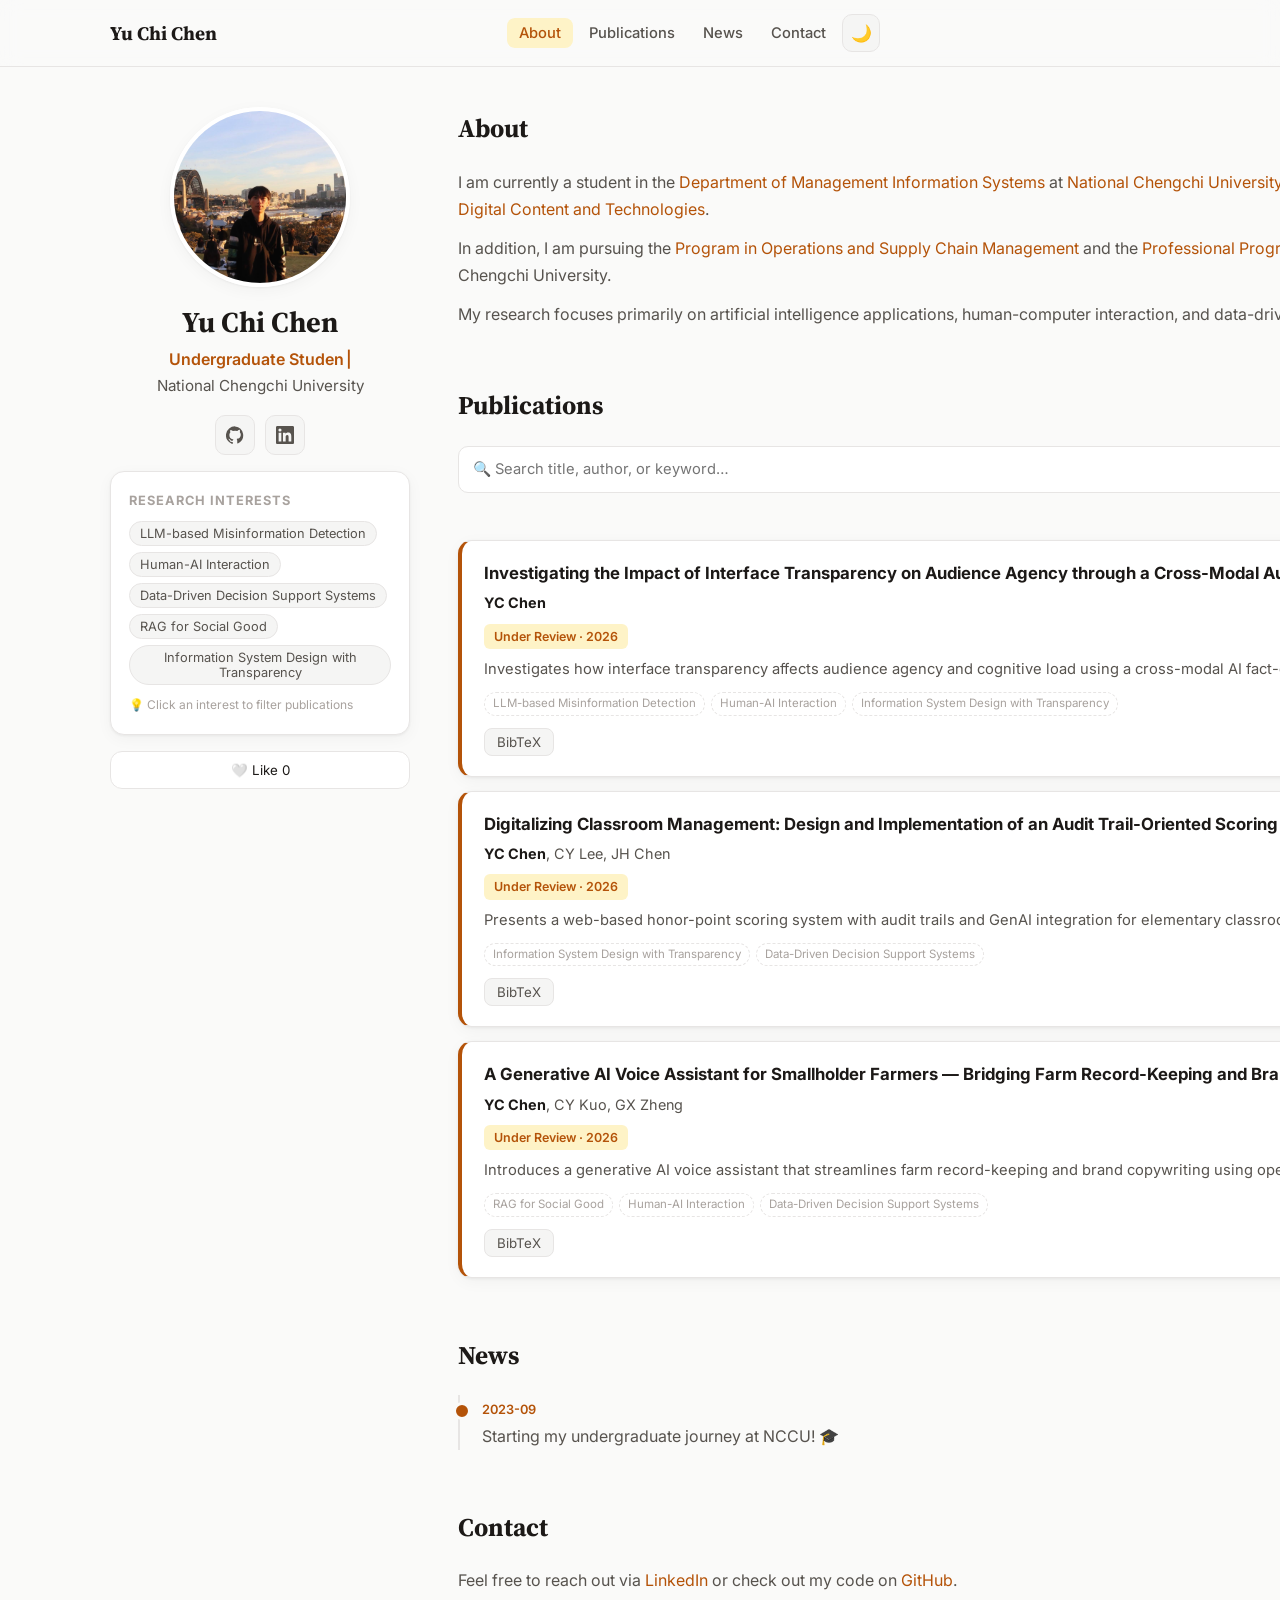
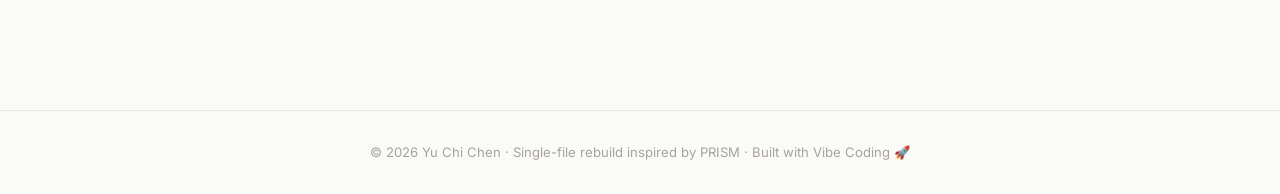
==== index.html @ a3d40a3f "first version of personal website" ====
<!DOCTYPE html>
<html lang="en">
<head>
<meta charset="UTF-8">
<meta name="viewport" content="width=device-width, initial-scale=1">
<title>Yu Chi Chen</title>
<meta name="description" content="Undergraduate student at National Chengchi University.">
<link rel="preconnect" href="https://fonts.googleapis.com">
<link href="https://fonts.googleapis.com/css2?family=Inter:wght@400;500;600;700&family=Source+Serif+4:wght@600;700&display=swap" rel="stylesheet">
<style>
  :root {
    --bg: #fafaf9;
    --card: #ffffff;
    --text: #1c1917;
    --muted: #57534e;
    --soft: #a8a29e;
    --border: #e7e5e4;
    --accent: #b45309;
    --accent-soft: #fef3c7;
    --chip: #f5f5f4;
    --shadow: 0 1px 3px rgba(0,0,0,.06), 0 4px 16px rgba(0,0,0,.04);
  }
  :root[data-theme="dark"] {
    --bg: #0c0a09;
    --card: #1c1917;
    --text: #f5f5f4;
    --muted: #d6d3d1;
    --soft: #78716c;
    --border: #292524;
    --accent: #f59e0b;
    --accent-soft: #451a03;
    --chip: #292524;
    --shadow: 0 1px 3px rgba(0,0,0,.4);
  }
  * { box-sizing: border-box; margin: 0; padding: 0; }
  html { scroll-behavior: smooth; }
  body {
    font-family: "Inter", system-ui, -apple-system, "Noto Sans TC", sans-serif;
    background: var(--bg);
    color: var(--text);
    line-height: 1.7;
    transition: background .3s, color .3s;
  }
  a { color: var(--accent); text-decoration: none; }
  a:hover { text-decoration: underline; }

  /* ---------- Nav ---------- */
  header {
    position: sticky; top: 0; z-index: 50;
    background: color-mix(in srgb, var(--bg) 85%, transparent);
    backdrop-filter: blur(10px);
    border-bottom: 1px solid var(--border);
  }
  .nav {
    max-width: 1100px; margin: 0 auto; padding: 14px 20px;
    display: flex; align-items: center; justify-content: space-between; gap: 16px;
  }
  .brand { font-family: "Source Serif 4", serif; font-weight: 700; font-size: 1.2rem; color: var(--text); }
  .brand:hover { text-decoration: none; color: var(--accent); }
  .nav-links { display: flex; gap: 4px; list-style: none; align-items: center; }
  .nav-links a {
    color: var(--muted); font-size: .92rem; font-weight: 500;
    padding: 6px 12px; border-radius: 8px; transition: .2s;
  }
  .nav-links a:hover, .nav-links a.active { color: var(--accent); background: var(--accent-soft); text-decoration: none; }
  .icon-btn {
    background: var(--chip); border: 1px solid var(--border); color: var(--text);
    width: 38px; height: 38px; border-radius: 10px; cursor: pointer;
    display: grid; place-items: center; font-size: 1.05rem; transition: .2s;
  }
  .icon-btn:hover { border-color: var(--accent); transform: rotate(-10deg); }
  .menu-btn { display: none; }

  /* ---------- Layout ---------- */
  main {
    max-width: 1100px; margin: 0 auto; padding: 40px 20px 60px;
    display: grid; grid-template-columns: 300px 1fr; gap: 48px;
  }
  aside { position: sticky; top: 90px; align-self: start; text-align: center; }
  .avatar {
    width: 180px; height: 180px; border-radius: 50%; object-fit: cover;
    border: 4px solid var(--card); box-shadow: var(--shadow); margin: 0 auto 18px;
    display: block; cursor: pointer; transition: transform .4s;
  }
  .avatar:hover { transform: scale(1.04) rotate(2deg); }
  .avatar-fallback {
    width: 180px; height: 180px; border-radius: 50%; margin: 0 auto 18px;
    background: var(--accent); color: #fff; font-size: 3.5rem; font-weight: 700;
    display: grid; place-items: center; cursor: pointer;
  }
  aside h1 { font-family: "Source Serif 4", serif; font-size: 1.8rem; line-height: 1.2; }
  .typed { color: var(--accent); font-weight: 600; min-height: 1.7em; margin-top: 6px; }
  .typed::after { content: "|"; animation: blink 1s steps(1) infinite; margin-left: 2px; }
  @keyframes blink { 50% { opacity: 0; } }
  .affil { color: var(--muted); font-size: .95rem; }
  .socials { display: flex; justify-content: center; gap: 10px; margin: 16px 0; }
  .socials a {
    width: 40px; height: 40px; border-radius: 10px; display: grid; place-items: center;
    background: var(--chip); border: 1px solid var(--border); color: var(--muted); transition: .2s;
  }
  .socials a:hover { color: var(--accent); border-color: var(--accent); transform: translateY(-2px); }
  .socials svg { width: 18px; height: 18px; fill: currentColor; }

  .side-card {
    background: var(--card); border: 1px solid var(--border); border-radius: 14px;
    padding: 18px; text-align: left; box-shadow: var(--shadow); margin-top: 8px;
  }
  .side-card h3 { font-size: .8rem; text-transform: uppercase; letter-spacing: .08em; color: var(--soft); margin-bottom: 10px; }
  .side-card .hint { font-size: .75rem; color: var(--soft); margin-top: 10px; }
  .chips { display: flex; flex-wrap: wrap; gap: 6px; }
  .chip {
    background: var(--chip); border: 1px solid var(--border); color: var(--muted);
    font-size: .8rem; padding: 4px 10px; border-radius: 999px; cursor: pointer;
    font-family: inherit; transition: .2s;
  }
  .chip:hover { border-color: var(--accent); color: var(--accent); }
  .chip.on { background: var(--accent); color: #fff; border-color: var(--accent); }

  .like-btn {
    margin-top: 16px; width: 100%; padding: 10px; border-radius: 12px; cursor: pointer;
    border: 1px solid var(--border); background: var(--card); color: var(--text);
    font: 600 .95rem inherit; font-family: inherit; position: relative; transition: .2s;
  }
  .like-btn:hover { border-color: #e11d48; }
  .like-btn.liked { background: #fff1f2; border-color: #e11d48; color: #e11d48; }
  :root[data-theme="dark"] .like-btn.liked { background: #4c0519; }
  .heart-pop {
    position: fixed; pointer-events: none; font-size: 1.2rem; z-index: 999;
    animation: floatUp 1s ease-out forwards;
  }
  @keyframes floatUp { to { transform: translate(var(--dx), -90px) scale(1.4); opacity: 0; } }

  /* ---------- Sections ---------- */
  section { margin-bottom: 56px; scroll-margin-top: 90px; }
  section h2 {
    font-family: "Source Serif 4", serif; font-size: 1.6rem; margin-bottom: 18px;
    display: flex; align-items: center; justify-content: space-between; gap: 12px;
  }
  .about p { color: var(--muted); margin-bottom: 12px; }
  .reveal { opacity: 0; transform: translateY(20px); transition: .7s ease; }
  .reveal.show { opacity: 1; transform: none; }

  .pub-tools { display: flex; gap: 10px; flex-wrap: wrap; margin-bottom: 16px; }
  .search {
    flex: 1; min-width: 200px; padding: 10px 14px; border-radius: 10px;
    border: 1px solid var(--border); background: var(--card); color: var(--text); font: inherit; font-size: .92rem;
  }
  .search:focus { outline: 2px solid var(--accent); outline-offset: 1px; }
  .filter-status { font-size: .85rem; color: var(--soft); margin-bottom: 12px; min-height: 1.4em; }
  .filter-status button { background: none; border: none; color: var(--accent); cursor: pointer; font: inherit; text-decoration: underline; }

  .pub {
    background: var(--card); border: 1px solid var(--border); border-radius: 14px;
    padding: 20px 22px; margin-bottom: 14px; box-shadow: var(--shadow);
    transition: transform .25s, border-color .25s, opacity .3s;
    border-left: 4px solid var(--accent);
  }
  .pub:hover { transform: translateY(-3px); }
  .pub.hidden { display: none; }
  .pub h3 { font-size: 1.05rem; line-height: 1.45; margin-bottom: 6px; }
  .pub .authors { color: var(--muted); font-size: .9rem; }
  .pub .authors b { color: var(--text); }
  .pub .venue { display: inline-block; font-size: .78rem; font-weight: 600; margin: 8px 0; padding: 2px 10px; border-radius: 6px; background: var(--accent-soft); color: var(--accent); }
  .pub .desc { color: var(--muted); font-size: .92rem; }
  .pub .tags { display: flex; flex-wrap: wrap; gap: 6px; margin-top: 10px; }
  .pub .tags span { font-size: .72rem; color: var(--soft); border: 1px dashed var(--border); padding: 1px 8px; border-radius: 999px; }
  .pub-actions { display: flex; gap: 8px; margin-top: 12px; }
  .pub-actions button {
    font: 500 .8rem inherit; font-family: inherit; padding: 5px 12px; border-radius: 8px; cursor: pointer;
    background: var(--chip); color: var(--muted); border: 1px solid var(--border); transition: .2s;
  }
  .pub-actions button:hover, .pub-actions button.open { color: var(--accent); border-color: var(--accent); }
  .bib {
    max-height: 0; overflow: hidden; transition: max-height .35s ease;
  }
  .bib.open { max-height: 400px; }
  .bib pre {
    margin-top: 12px; background: var(--chip); border: 1px solid var(--border); border-radius: 10px;
    padding: 14px; font-size: .78rem; overflow-x: auto; position: relative; color: var(--text);
  }
  .copy-btn {
    position: absolute; top: 8px; right: 8px; font: 500 .72rem inherit; font-family: inherit;
    padding: 3px 9px; border-radius: 6px; border: 1px solid var(--border);
    background: var(--card); color: var(--muted); cursor: pointer;
  }
  .empty { text-align: center; color: var(--soft); padding: 30px; border: 1px dashed var(--border); border-radius: 14px; display: none; }

  .timeline { border-left: 2px solid var(--border); padding-left: 22px; }
  .news-item { position: relative; margin-bottom: 18px; }
  .news-item::before {
    content: ""; position: absolute; left: -29px; top: 7px; width: 12px; height: 12px;
    border-radius: 50%; background: var(--accent); border: 3px solid var(--bg);
  }
  .news-item time { font-size: .8rem; font-weight: 600; color: var(--accent); }
  .news-item p { color: var(--muted); }

  footer { text-align: center; color: var(--soft); font-size: .82rem; padding: 30px 20px; border-top: 1px solid var(--border); }

  .to-top {
    position: fixed; right: 20px; bottom: 20px; opacity: 0; pointer-events: none; transition: .3s;
  }
  .to-top.show { opacity: 1; pointer-events: auto; }

  .toast {
    position: fixed; left: 50%; bottom: 30px; transform: translate(-50%, 80px);
    background: var(--text); color: var(--bg); padding: 10px 18px; border-radius: 10px;
    font-size: .9rem; transition: .35s; z-index: 200; opacity: 0;
  }
  .toast.show { transform: translate(-50%, 0); opacity: 1; }

  .confetti { position: fixed; top: -10px; width: 8px; height: 14px; z-index: 300; pointer-events: none; animation: fall linear forwards; }
  @keyframes fall { to { transform: translateY(105vh) rotate(720deg); } }

  /* ---------- Mobile ---------- */
  @media (max-width: 860px) {
    main { grid-template-columns: 1fr; gap: 32px; padding-top: 28px; }
    aside { position: static; }
    .menu-btn { display: grid; }
    .nav-links {
      position: absolute; top: 100%; left: 0; right: 0; flex-direction: column; align-items: stretch;
      background: var(--bg); border-bottom: 1px solid var(--border); padding: 8px 16px 14px;
      display: none;
    }
    .nav-links.open { display: flex; }
    .nav-links .theme-li { display: none; }
  }
</style>
</head>
<body>

<header>
  <nav class="nav">
    <a class="brand" href="#about">Yu Chi Chen</a>
    <ul class="nav-links" id="navLinks">
      <li><a href="#about">About</a></li>
      <li><a href="#publications">Publications</a></li>
      <li><a href="#news">News</a></li>
      <li><a href="#contact">Contact</a></li>
      <li class="theme-li"><button class="icon-btn" id="themeBtn" title="Toggle dark mode" aria-label="Toggle dark mode">🌙</button></li>
    </ul>
    <div style="display:flex;gap:8px">
      <button class="icon-btn menu-btn" id="themeBtnMobile" aria-label="Toggle dark mode">🌙</button>
      <button class="icon-btn menu-btn" id="menuBtn" aria-label="Open menu">☰</button>
    </div>
  </nav>
</header>

<main>
  <!-- ===== Profile sidebar ===== -->
  <aside>
    <img class="avatar" id="avatar" src="bio.jpg" alt="Yu Chi Chen"
         onerror="if(!this.dataset.tried){this.dataset.tried=1;this.src='https://ycchenn.github.io/bio.jpg';}else{this.outerHTML='<div class=&quot;avatar-fallback&quot; id=&quot;avatar&quot;>YC</div>';}">
    <h1>Yu Chi Chen</h1>
    <div class="typed" id="typed"></div>
    <div class="affil">National Chengchi University</div>

    <div class="socials">
      <a href="https://github.com/ycchenn" target="_blank" rel="noopener" title="GitHub">
        <svg viewBox="0 0 24 24"><path d="M12 .5a12 12 0 0 0-3.8 23.4c.6.1.8-.3.8-.6v-2.1c-3.3.7-4-1.6-4-1.6-.6-1.4-1.4-1.8-1.4-1.8-1.1-.7.1-.7.1-.7 1.2.1 1.9 1.3 1.9 1.3 1.1 1.9 2.9 1.3 3.6 1 .1-.8.4-1.3.8-1.6-2.7-.3-5.5-1.3-5.5-6 0-1.3.5-2.4 1.3-3.2-.1-.3-.6-1.5.1-3.2 0 0 1-.3 3.3 1.2a11.5 11.5 0 0 1 6 0C17.3 4.6 18.3 5 18.3 5c.7 1.7.2 2.9.1 3.2.8.8 1.3 1.9 1.3 3.2 0 4.6-2.8 5.6-5.5 5.9.4.4.8 1.1.8 2.2v3.3c0 .3.2.7.8.6A12 12 0 0 0 12 .5Z"/></svg>
      </a>
      <a href="https://www.linkedin.com/in/yuchichen2005/" target="_blank" rel="noopener" title="LinkedIn">
        <svg viewBox="0 0 24 24"><path d="M20.4 20.5h-3.6v-5.6c0-1.3 0-3-1.8-3s-2.1 1.4-2.1 2.9v5.7H9.3V9h3.4v1.6c.5-.9 1.6-1.8 3.4-1.8 3.6 0 4.3 2.4 4.3 5.5v6.2ZM5.3 7.4a2.1 2.1 0 1 1 0-4.2 2.1 2.1 0 0 1 0 4.2ZM7.1 20.5H3.5V9h3.6v11.5ZM22.2 0H1.8C.8 0 0 .8 0 1.7v20.6c0 .9.8 1.7 1.8 1.7h20.4c1 0 1.8-.8 1.8-1.7V1.7C24 .8 23.2 0 22.2 0Z"/></svg>
      </a>
    </div>

    <div class="side-card">
      <h3>Research Interests</h3>
      <div class="chips" id="interestChips"></div>
      <p class="hint">💡 Click an interest to filter publications</p>
    </div>

    <button class="like-btn" id="likeBtn">🤍 Like <span id="likeCount">0</span></button>
  </aside>

  <!-- ===== Content ===== -->
  <div>
    <section id="about" class="about reveal">
      <h2>About</h2>
      <p>I am currently a student in the <a href="https://mis2.nccu.edu.tw/" target="_blank" rel="noopener">Department of Management Information Systems</a> at <a href="https://www.nccu.edu.tw/" target="_blank" rel="noopener">National Chengchi University</a>, with a double major in the <a href="https://dct.nccu.edu.tw/" target="_blank" rel="noopener">Degree Program of Digital Content and Technologies</a>.</p>
      <p>In addition, I am pursuing the <a href="https://commerce.nccu.edu.tw/zh_tw/feature/feature6/DProgram2" target="_blank" rel="noopener">Program in Operations and Supply Chain Management</a> and the <a href="https://acct.nccu.edu.tw/zh_tw/Programs/CIMA" target="_blank" rel="noopener">Professional Program in Management Accounting</a> at National Chengchi University.</p>
      <p>My research focuses primarily on artificial intelligence applications, human-computer interaction, and data-driven system design.</p>
    </section>

    <section id="publications" class="reveal">
      <h2>Publications <span style="font:500 .85rem Inter,sans-serif;color:var(--soft)" id="pubCount"></span></h2>
      <div class="pub-tools">
        <input class="search" id="search" type="search" placeholder="🔍 Search title, author, or keyword…">
      </div>
      <div class="filter-status" id="filterStatus"></div>
      <div id="pubList"></div>
      <div class="empty" id="empty">No publications match. Try another keyword 🙂</div>
    </section>

    <section id="news" class="reveal">
      <h2>News</h2>
      <div class="timeline" id="newsList"></div>
    </section>

    <section id="contact" class="reveal">
      <h2>Contact</h2>
      <p style="color:var(--muted)">Feel free to reach out via <a href="https://www.linkedin.com/in/yuchichen2005/" target="_blank" rel="noopener">LinkedIn</a> or check out my code on <a href="https://github.com/ycchenn" target="_blank" rel="noopener">GitHub</a>.</p>
    </section>
  </div>
</main>

<footer>
  © <span id="year"></span> Yu Chi Chen · Single-file rebuild inspired by PRISM · Built with Vibe Coding 🚀
</footer>

<button class="icon-btn to-top" id="toTop" aria-label="Back to top">↑</button>
<div class="toast" id="toast"></div>

<script>
/* ================= DATA ================= */
const roles = ["Undergraduate Student", "MIS × Digital Content", "HCI Researcher", "AI for Social Good"];

const interests = [
  "LLM-based Misinformation Detection",
  "Human-AI Interaction",
  "Data-Driven Decision Support Systems",
  "RAG for Social Good",
  "Information System Design with Transparency"
];

const pubs = [
  {
    key: "chen2026transparency",
    title: "Investigating the Impact of Interface Transparency on Audience Agency through a Cross-Modal Audio-Visual Fact-Checking System",
    authors: ["YC Chen"],
    venue: "Under Review", year: 2026,
    desc: "Investigates how interface transparency affects audience agency and cognitive load using a cross-modal AI fact-checking system.",
    tags: ["LLM-based Misinformation Detection", "Human-AI Interaction", "Information System Design with Transparency"]
  },
  {
    key: "chen2026classroom",
    title: "Digitalizing Classroom Management: Design and Implementation of an Audit Trail-Oriented Scoring System",
    authors: ["YC Chen", "CY Lee", "JH Chen"],
    venue: "Under Review", year: 2026,
    desc: "Presents a web-based honor-point scoring system with audit trails and GenAI integration for elementary classroom management.",
    tags: ["Information System Design with Transparency", "Data-Driven Decision Support Systems"]
  },
  {
    key: "chen2026farmer",
    title: "A Generative AI Voice Assistant for Smallholder Farmers — Bridging Farm Record-Keeping and Brand Storytelling with Open Government Data",
    authors: ["YC Chen", "CY Kuo", "GX Zheng"],
    venue: "Under Review", year: 2026,
    desc: "Introduces a generative AI voice assistant that streamlines farm record-keeping and brand copywriting using open government data.",
    tags: ["RAG for Social Good", "Human-AI Interaction", "Data-Driven Decision Support Systems"]
  }
];

const news = [
  { date: "2023-09", text: "Starting my undergraduate journey at NCCU! 🎓" }
];

/* ================= HELPERS ================= */
const $ = s => document.querySelector(s);
const store = {
  get(k) { try { return localStorage.getItem(k); } catch (e) { return null; } },
  set(k, v) { try { localStorage.setItem(k, v); } catch (e) {} }
};
function toast(msg) {
  const t = $("#toast"); t.textContent = msg; t.classList.add("show");
  clearTimeout(t._t); t._t = setTimeout(() => t.classList.remove("show"), 1800);
}

/* ================= 1. DARK MODE ================= */
function applyTheme(theme) {
  document.documentElement.setAttribute("data-theme", theme);
  const icon = theme === "dark" ? "☀️" : "🌙";
  $("#themeBtn").textContent = icon; $("#themeBtnMobile").textContent = icon;
}
let theme = store.get("theme") || (matchMedia("(prefers-color-scheme: dark)").matches ? "dark" : "light");
applyTheme(theme);
function toggleTheme() {
  theme = theme === "dark" ? "light" : "dark";
  applyTheme(theme); store.set("theme", theme);
}
$("#themeBtn").onclick = toggleTheme;
$("#themeBtnMobile").onclick = toggleTheme;

/* ================= 2. TYPING EFFECT ================= */
(function typeLoop() {
  const el = $("#typed"); let r = 0, i = 0, deleting = false;
  (function tick() {
    const word = roles[r];
    el.textContent = word.slice(0, i);
    if (!deleting && i < word.length) { i++; setTimeout(tick, 80); }
    else if (!deleting) { deleting = true; setTimeout(tick, 1600); }
    else if (i > 0) { i--; setTimeout(tick, 40); }
    else { deleting = false; r = (r + 1) % roles.length; setTimeout(tick, 300); }
  })();
})();

/* ================= 3. PUBLICATIONS: render + search + filter ================= */
let activeInterest = null;

function bibtex(p) {
  return `@article{${p.key},\n  title  = {${p.title}},\n  author = {${p.authors.join(" and ")}},\n  note   = {${p.venue}},\n  year   = {${p.year}}\n}`;
}

function renderPubs() {
  $("#pubList").innerHTML = pubs.map((p, idx) => `
    <article class="pub" data-idx="${idx}">
      <h3>${p.title}</h3>
      <div class="authors">${p.authors.map(a => a === "YC Chen" ? "<b>" + a + "</b>" : a).join(", ")}</div>
      <span class="venue">${p.venue} · ${p.year}</span>
      <p class="desc">${p.desc}</p>
      <div class="tags">${p.tags.map(t => `<span>${t}</span>`).join("")}</div>
      <div class="pub-actions">
        <button data-act="bib">BibTeX</button>
      </div>
      <div class="bib"><pre><button class="copy-btn">Copy</button><code>${bibtex(p)}</code></pre></div>
    </article>`).join("");
}

function applyFilters() {
  const q = $("#search").value.trim().toLowerCase();
  let shown = 0;
  document.querySelectorAll(".pub").forEach(el => {
    const p = pubs[el.dataset.idx];
    const hay = (p.title + " " + p.authors.join(" ") + " " + p.desc + " " + p.tags.join(" ")).toLowerCase();
    const ok = (!q || hay.includes(q)) && (!activeInterest || p.tags.includes(activeInterest));
    el.classList.toggle("hidden", !ok);
    if (ok) shown++;
  });
  $("#pubCount").textContent = `${shown} / ${pubs.length}`;
  $("#empty").style.display = shown ? "none" : "block";
  $("#filterStatus").innerHTML = activeInterest
    ? `Filtering by <b>${activeInterest}</b> · <button id="clearFilter">clear</button>` : "";
  const c = $("#clearFilter"); if (c) c.onclick = () => setInterest(null);
}

function setInterest(name) {
  activeInterest = activeInterest === name ? null : name;
  document.querySelectorAll(".chip").forEach(ch => ch.classList.toggle("on", ch.textContent === activeInterest));
  applyFilters();
  if (activeInterest) $("#publications").scrollIntoView({ behavior: "smooth" });
}

$("#interestChips").innerHTML = interests.map(i => `<button class="chip">${i}</button>`).join("");
$("#interestChips").addEventListener("click", e => { if (e.target.classList.contains("chip")) setInterest(e.target.textContent); });
$("#search").addEventListener("input", applyFilters);

$("#pubList").addEventListener("click", e => {
  const pub = e.target.closest(".pub"); if (!pub) return;
  if (e.target.dataset.act === "bib") {
    e.target.classList.toggle("open");
    pub.querySelector(".bib").classList.toggle("open");
  }
  if (e.target.classList.contains("copy-btn")) {
    const text = bibtex(pubs[pub.dataset.idx]);
    const done = () => { e.target.textContent = "Copied ✓"; toast("BibTeX copied to clipboard"); setTimeout(() => e.target.textContent = "Copy", 1500); };
    if (navigator.clipboard) navigator.clipboard.writeText(text).then(done).catch(() => toast("Copy failed — please select manually"));
    else toast("Copy not supported — please select manually");
  }
});
renderPubs(); applyFilters();

/* ================= 4. NEWS ================= */
$("#newsList").innerHTML = news.map(n => `<div class="news-item"><time>${n.date}</time><p>${n.text}</p></div>`).join("");

/* ================= 5. LIKE BUTTON ================= */
let likes = parseInt(store.get("likes") || "0", 10);
let liked = store.get("liked") === "1";
function renderLike() {
  $("#likeCount").textContent = likes;
  $("#likeBtn").classList.toggle("liked", liked);
  $("#likeBtn").firstChild.textContent = liked ? "❤️ Liked " : "🤍 Like ";
}
$("#likeBtn").addEventListener("click", e => {
  liked = !liked; likes += liked ? 1 : -1;
  store.set("likes", likes); store.set("liked", liked ? "1" : "0");
  renderLike();
  if (liked) for (let k = 0; k < 6; k++) {
    const h = document.createElement("span");
    h.className = "heart-pop"; h.textContent = ["❤️","💖","✨"][k % 3];
    h.style.left = e.clientX + "px"; h.style.top = e.clientY + "px";
    h.style.setProperty("--dx", (Math.random() * 80 - 40) + "px");
    document.body.appendChild(h); setTimeout(() => h.remove(), 1000);
  }
});
renderLike();

/* ================= 6. EASTER EGG: click avatar 5 times ================= */
let clicks = 0, clickTimer;
document.addEventListener("click", e => {
  if (e.target.id !== "avatar") return;
  clicks++; clearTimeout(clickTimer);
  clickTimer = setTimeout(() => clicks = 0, 1200);
  if (clicks >= 5) {
    clicks = 0; toast("🎉 You found the easter egg! Thanks for visiting!");
    const colors = ["#f59e0b", "#e11d48", "#10b981", "#3b82f6", "#8b5cf6"];
    for (let k = 0; k < 60; k++) {
      const c = document.createElement("div");
      c.className = "confetti";
      c.style.left = Math.random() * 100 + "vw";
      c.style.background = colors[k % colors.length];
      c.style.animationDuration = (1.8 + Math.random() * 1.5) + "s";
      c.style.animationDelay = Math.random() * .4 + "s";
      document.body.appendChild(c); setTimeout(() => c.remove(), 4000);
    }
  }
});

/* ================= 7. NAV: mobile menu, active link, scroll reveal, back to top ================= */
$("#menuBtn").onclick = () => $("#navLinks").classList.toggle("open");
document.querySelectorAll(".nav-links a").forEach(a => a.addEventListener("click", () => $("#navLinks").classList.remove("open")));

const sections = [...document.querySelectorAll("section")];
const io = new IntersectionObserver(entries => {
  entries.forEach(en => { if (en.isIntersecting) en.target.classList.add("show"); });
}, { threshold: .12 });
sections.forEach(s => io.observe(s));

window.addEventListener("scroll", () => {
  $("#toTop").classList.toggle("show", scrollY > 400);
  let current = sections[0].id;
  sections.forEach(s => { if (scrollY >= s.offsetTop - 140) current = s.id; });
  document.querySelectorAll(".nav-links a").forEach(a => a.classList.toggle("active", a.getAttribute("href") === "#" + current));
});
$("#toTop").onclick = () => scrollTo({ top: 0, behavior: "smooth" });

$("#year").textContent = new Date().getFullYear();
</script>
</body>
</html>
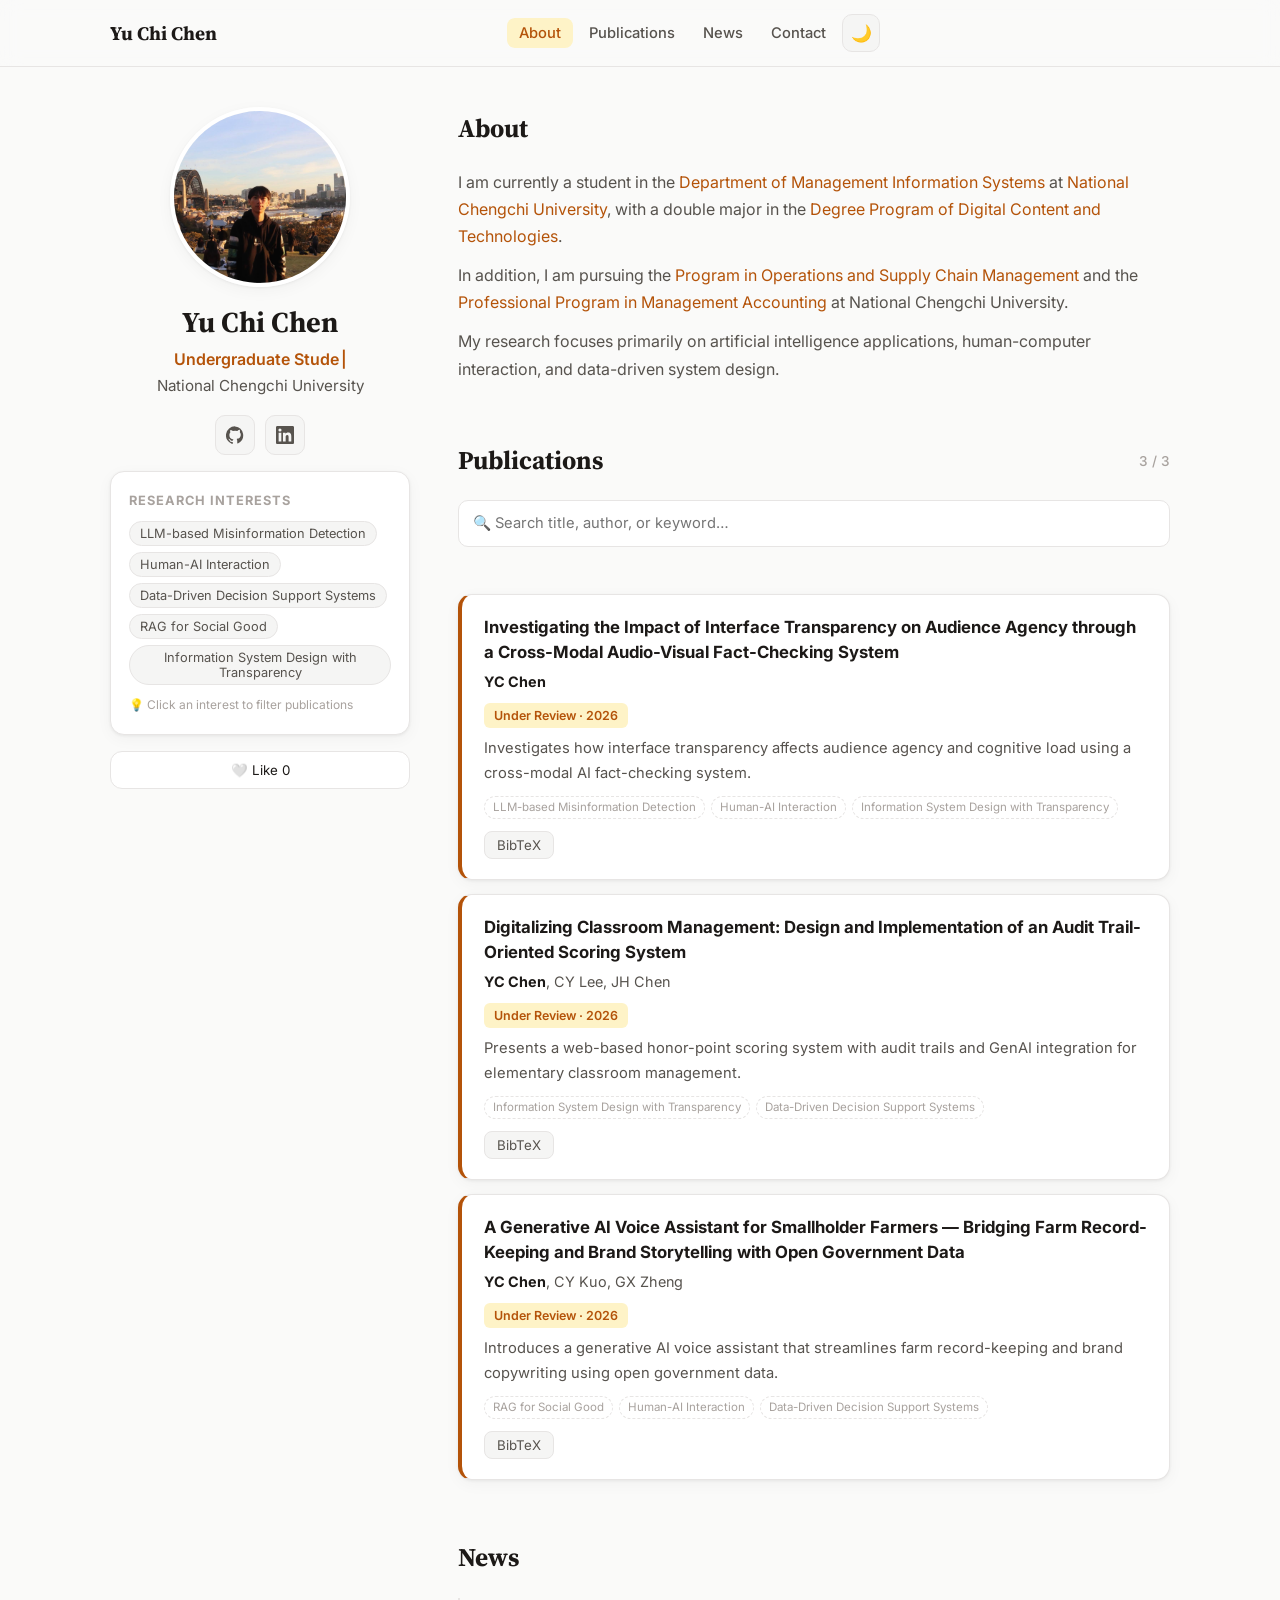
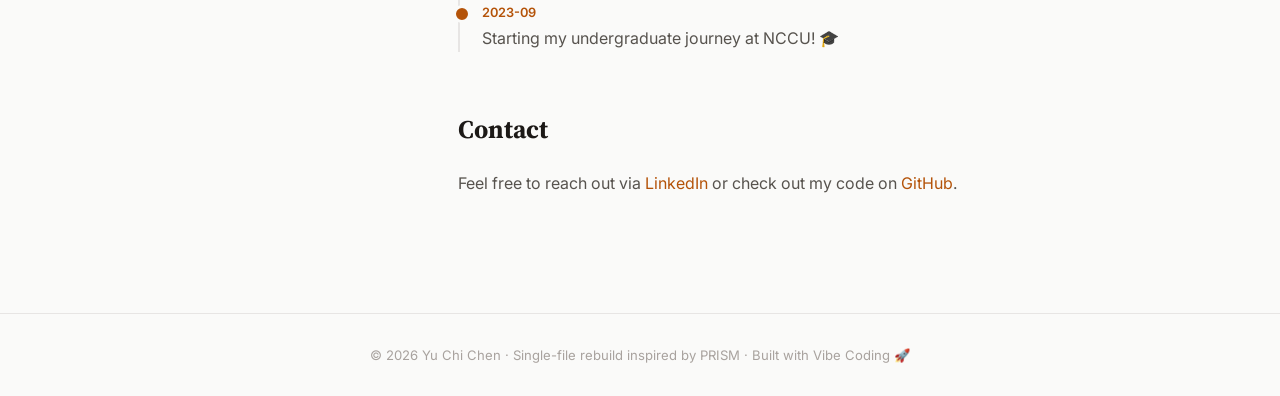
==== commit 04ea03a9: "update:修正：避免頁面過寬、需要左右滑動" ====
--- a/index.html
+++ b/index.html
@@ -224,6 +224,13 @@
     .nav-links.open { display: flex; }
     .nav-links .theme-li { display: none; }
   }
+  
+  html, body { overflow-x: hidden; max-width: 100%; }
+  main > * { min-width: 0; }
+  .bib pre { white-space: pre-wrap; word-break: break-word; }
+  .pub h3, .about p, .desc { overflow-wrap: anywhere; }
+  img, svg { max-width: 100%; }
+  
 </style>
 </head>
 <body>
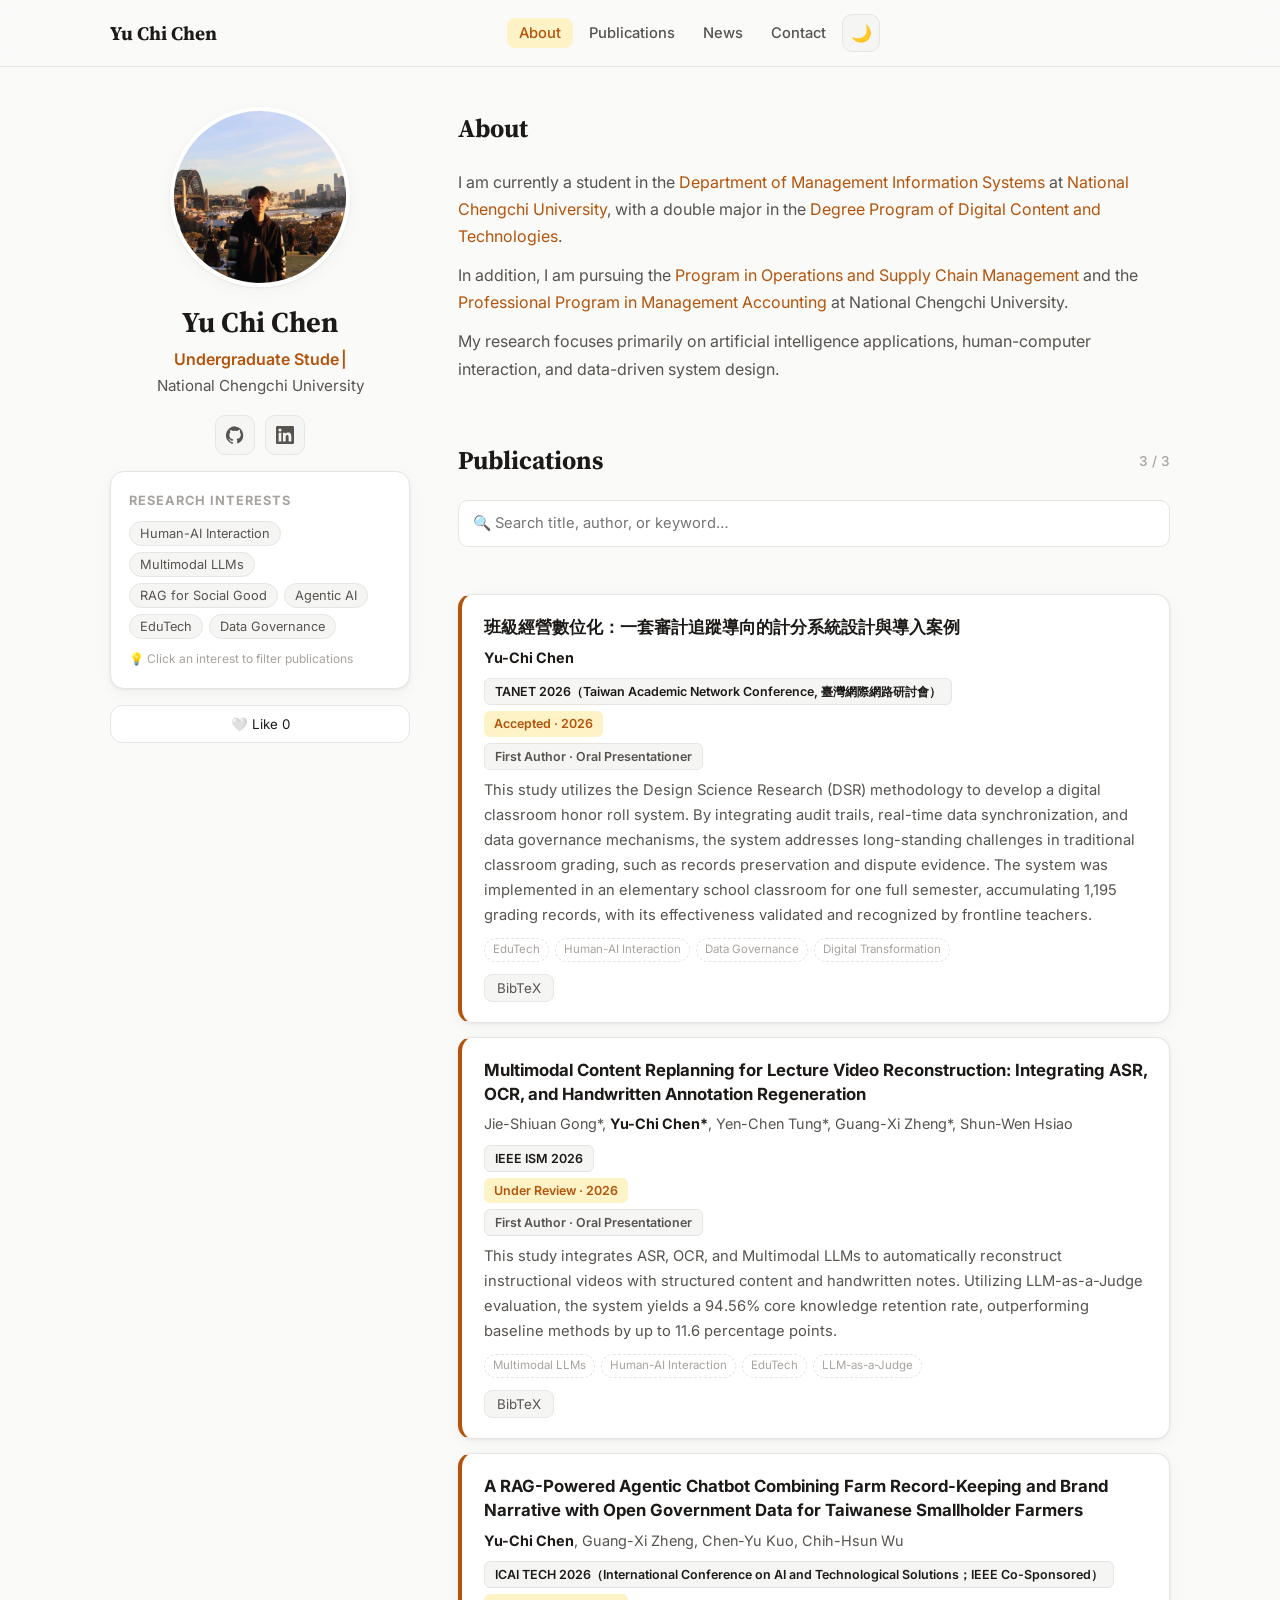
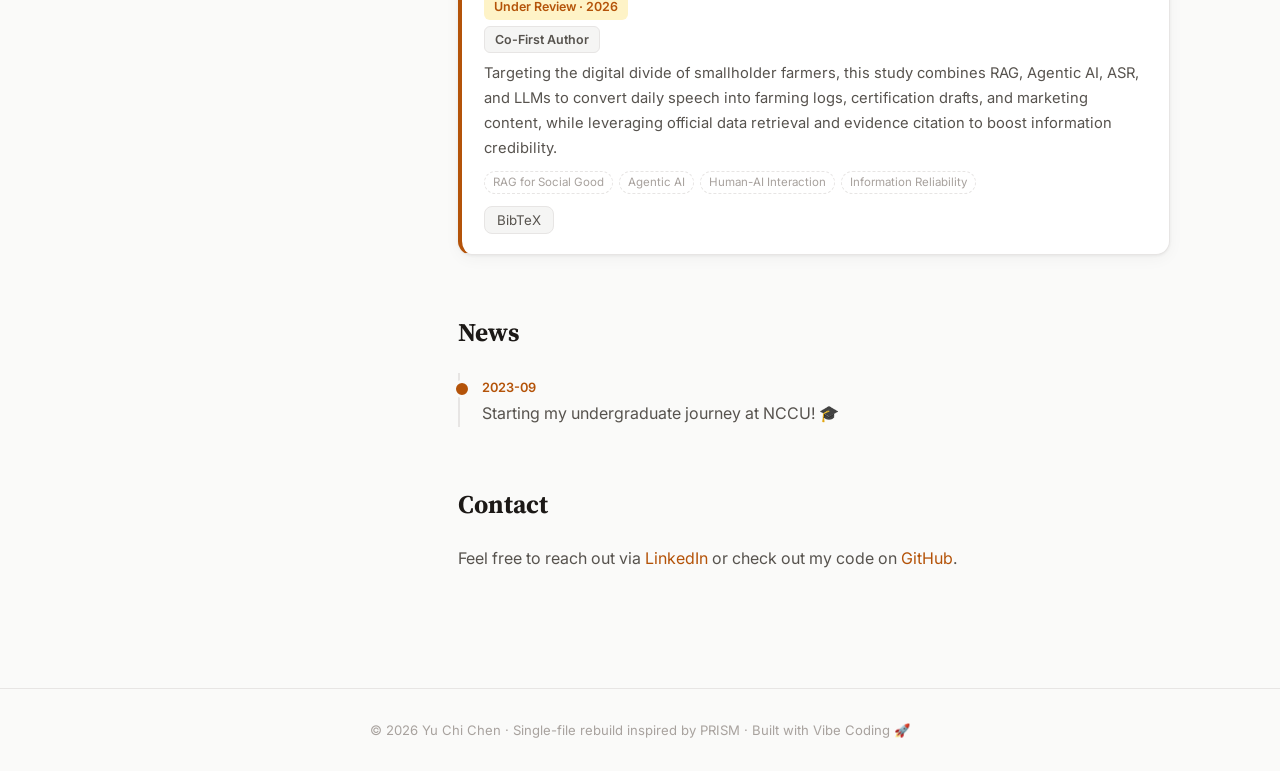
==== commit 103f592a: "update publications" ====
--- a/index.html
+++ b/index.html
@@ -230,7 +230,15 @@
   .bib pre { white-space: pre-wrap; word-break: break-word; }
   .pub h3, .about p, .desc { overflow-wrap: anywhere; }
   img, svg { max-width: 100%; }
-  
+
+    .pub-meta { display: flex; flex-direction: column; align-items: flex-start; gap: 6px; margin: 8px 0; }
+  .pub-meta .venue { margin: 0; }
+  .pub-meta .conf, .pub-meta .role {
+    font-size: .78rem; font-weight: 600; padding: 2px 10px; border-radius: 6px;
+    border: 1px solid var(--border); background: var(--chip); color: var(--muted);
+  }
+  .pub-meta .conf { color: var(--text); }
+
 </style>
 </head>
 <body>
@@ -322,37 +330,44 @@
 const roles = ["Undergraduate Student", "MIS × Digital Content", "HCI Researcher", "AI for Social Good"];
 
 const interests = [
-  "LLM-based Misinformation Detection",
   "Human-AI Interaction",
-  "Data-Driven Decision Support Systems",
+  "Multimodal LLMs",
   "RAG for Social Good",
-  "Information System Design with Transparency"
+  "Agentic AI",
+  "EduTech",
+  "Data Governance"
 ];
 
 const pubs = [
   {
     key: "chen2026transparency",
-    title: "Investigating the Impact of Interface Transparency on Audience Agency through a Cross-Modal Audio-Visual Fact-Checking System",
-    authors: ["YC Chen"],
-    venue: "Under Review", year: 2026,
-    desc: "Investigates how interface transparency affects audience agency and cognitive load using a cross-modal AI fact-checking system.",
-    tags: ["LLM-based Misinformation Detection", "Human-AI Interaction", "Information System Design with Transparency"]
+    title: "班級經營數位化：一套審計追蹤導向的計分系統設計與導入案例",
+    authors: ["Yu-Chi Chen"],
+    venue: "Accepted",year: 2026,
+    role: "First Author · Oral Presentationer",
+    conference: "TANET 2026（Taiwan Academic Network Conference, 臺灣網際網路研討會）",
+    desc: "This study utilizes the Design Science Research (DSR) methodology to develop a digital classroom honor roll system. By integrating audit trails, real-time data synchronization, and data governance mechanisms, the system addresses long-standing challenges in traditional classroom grading, such as records preservation and dispute evidence. The system was implemented in an elementary school classroom for one full semester, accumulating 1,195 grading records, with its effectiveness validated and recognized by frontline teachers.",
+    tags: ["EduTech", "Human-AI Interaction", "Data Governance", "Digital Transformation"]
   },
   {
     key: "chen2026classroom",
-    title: "Digitalizing Classroom Management: Design and Implementation of an Audit Trail-Oriented Scoring System",
-    authors: ["YC Chen", "CY Lee", "JH Chen"],
+    title: "Multimodal Content Replanning for Lecture Video Reconstruction: Integrating ASR, OCR, and Handwritten Annotation Regeneration",
+    authors: ["Jie-Shiuan Gong*", "Yu-Chi Chen*", "Yen-Chen Tung*", "Guang-Xi Zheng*", "Shun-Wen Hsiao"],
     venue: "Under Review", year: 2026,
-    desc: "Presents a web-based honor-point scoring system with audit trails and GenAI integration for elementary classroom management.",
-    tags: ["Information System Design with Transparency", "Data-Driven Decision Support Systems"]
+    role: "First Author · Oral Presentationer",
+    conference: "IEEE ISM 2026",
+    desc: "This study integrates ASR, OCR, and Multimodal LLMs to automatically reconstruct instructional videos with structured content and handwritten notes. Utilizing LLM-as-a-Judge evaluation, the system yields a 94.56% core knowledge retention rate, outperforming baseline methods by up to 11.6 percentage points.",
+    tags: ["Multimodal LLMs", "Human-AI Interaction", "EduTech", "LLM-as-a-Judge"]
   },
   {
     key: "chen2026farmer",
-    title: "A Generative AI Voice Assistant for Smallholder Farmers — Bridging Farm Record-Keeping and Brand Storytelling with Open Government Data",
-    authors: ["YC Chen", "CY Kuo", "GX Zheng"],
+    title: "A RAG-Powered Agentic Chatbot Combining Farm Record-Keeping and Brand Narrative with Open Government Data for Taiwanese Smallholder Farmers",
+    authors: ["Yu-Chi Chen", "Guang-Xi Zheng", "Chen-Yu Kuo", "Chih-Hsun Wu"],
     venue: "Under Review", year: 2026,
-    desc: "Introduces a generative AI voice assistant that streamlines farm record-keeping and brand copywriting using open government data.",
-    tags: ["RAG for Social Good", "Human-AI Interaction", "Data-Driven Decision Support Systems"]
+    role: "Co-First Author",
+    conference: "ICAI TECH 2026（International Conference on AI and Technological Solutions；IEEE Co-Sponsored）",
+    desc: "Targeting the digital divide of smallholder farmers, this study combines RAG, Agentic AI, ASR, and LLMs to convert daily speech into farming logs, certification drafts, and marketing content, while leveraging official data retrieval and evidence citation to boost information credibility.",
+    tags: ["RAG for Social Good", "Agentic AI", "Human-AI Interaction", "Information Reliability"]
   }
 ];
 
@@ -410,8 +425,12 @@
   $("#pubList").innerHTML = pubs.map((p, idx) => `
     <article class="pub" data-idx="${idx}">
       <h3>${p.title}</h3>
-      <div class="authors">${p.authors.map(a => a === "YC Chen" ? "<b>" + a + "</b>" : a).join(", ")}</div>
-      <span class="venue">${p.venue} · ${p.year}</span>
+      <div class="authors">${p.authors.map(a => a.startsWith("Yu-Chi Chen") ? "<b>" + a + "</b>" : a).join(", ")}</div>
+      <div class="pub-meta">
+        ${p.conference ? `<span class="conf"> ${p.conference}</span>` : ""}
+        <span class="venue">${p.venue} · ${p.year}</span>
+        ${p.role ? `<span class="role"> ${p.role}</span>` : ""}
+      </div>
       <p class="desc">${p.desc}</p>
       <div class="tags">${p.tags.map(t => `<span>${t}</span>`).join("")}</div>
       <div class="pub-actions">
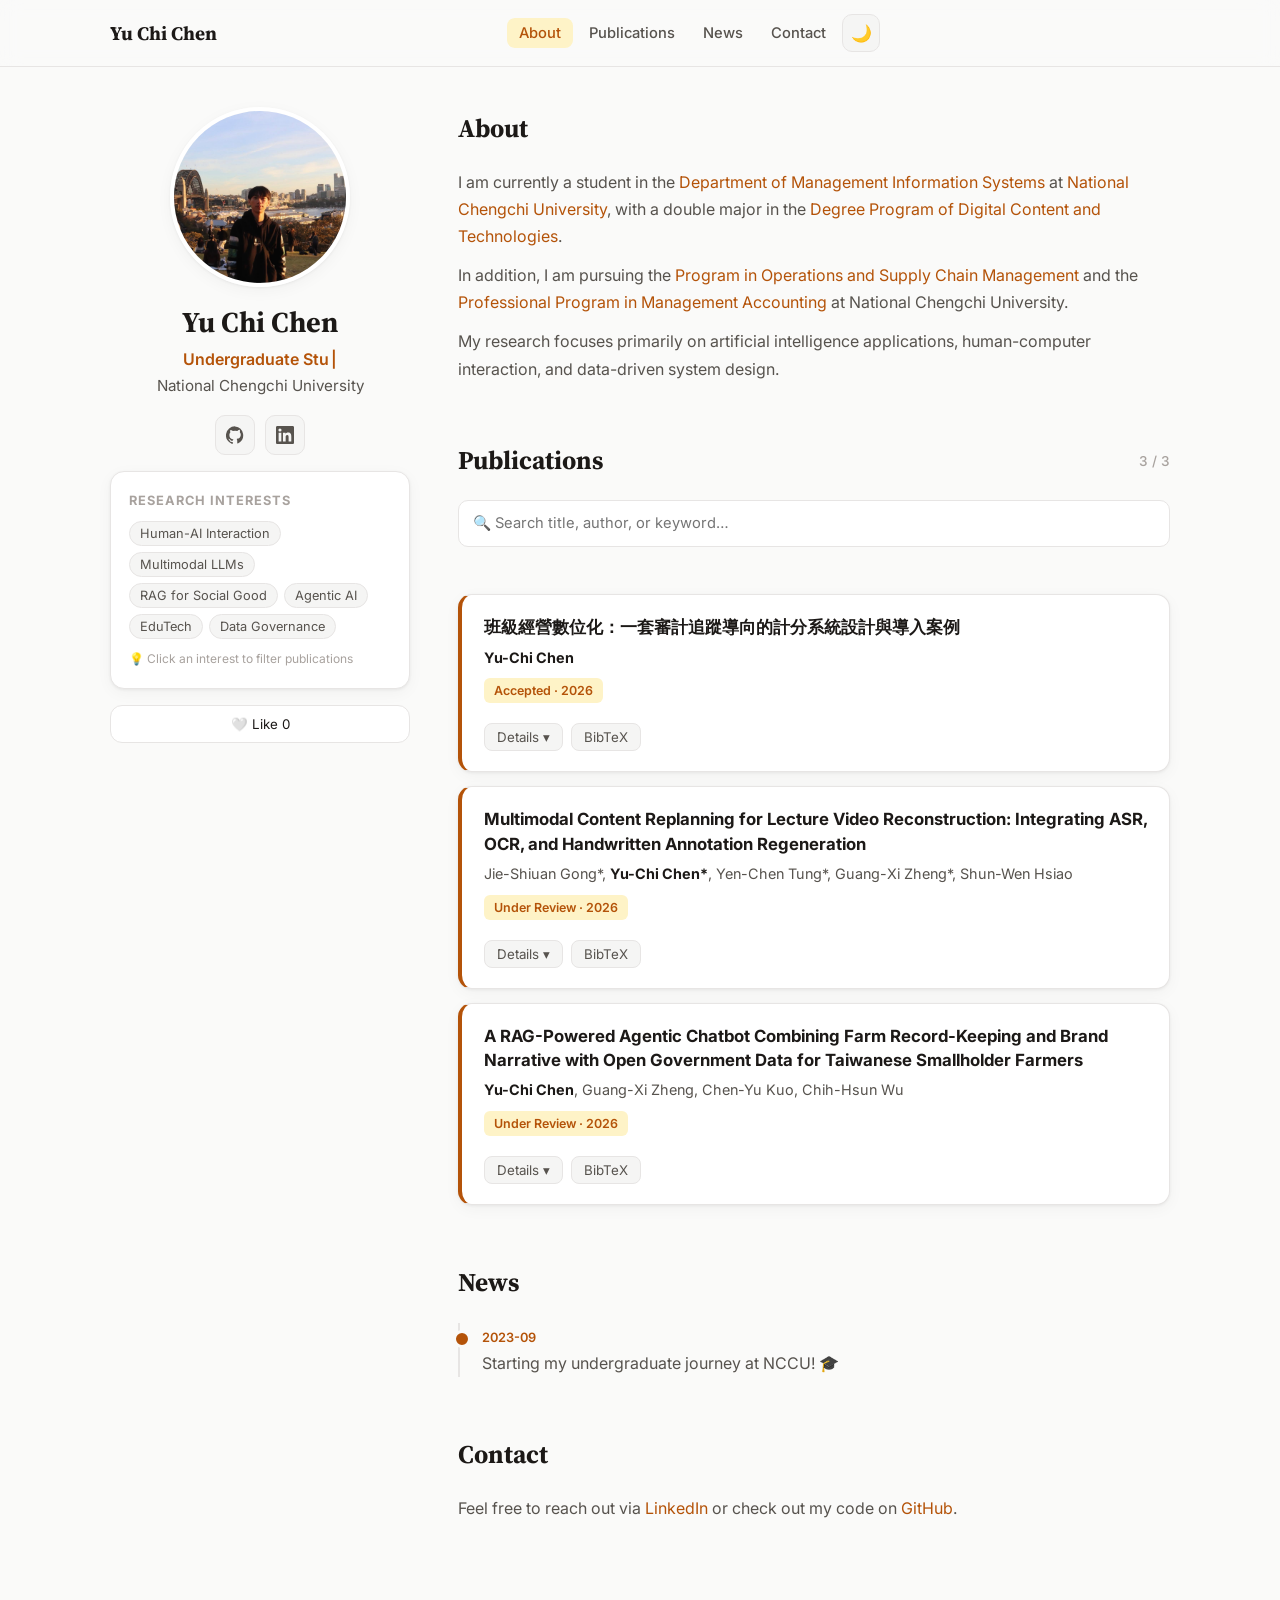
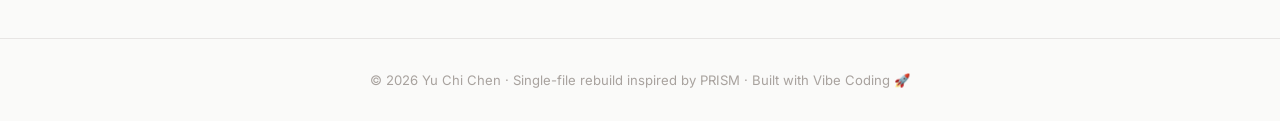
==== commit d7f663e1: "update:增加互動樣式" ====
--- a/index.html
+++ b/index.html
@@ -238,6 +238,11 @@
     border: 1px solid var(--border); background: var(--chip); color: var(--muted);
   }
   .pub-meta .conf { color: var(--text); }
+
+  .details { display: grid; grid-template-rows: 0fr; transition: grid-template-rows .35s ease; }
+  .details > div { overflow: hidden; }
+  .details.open { grid-template-rows: 1fr; }
+  .details .pub-meta { margin-top: 6px; }
 
 </style>
 </head>
@@ -426,14 +431,19 @@
     <article class="pub" data-idx="${idx}">
       <h3>${p.title}</h3>
       <div class="authors">${p.authors.map(a => a.startsWith("Yu-Chi Chen") ? "<b>" + a + "</b>" : a).join(", ")}</div>
-      <div class="pub-meta">
-        ${p.conference ? `<span class="conf"> ${p.conference}</span>` : ""}
-        <span class="venue">${p.venue} · ${p.year}</span>
-        ${p.role ? `<span class="role"> ${p.role}</span>` : ""}
-      </div>
-      <p class="desc">${p.desc}</p>
-      <div class="tags">${p.tags.map(t => `<span>${t}</span>`).join("")}</div>
+      <span class="venue">${p.venue} · ${p.year}</span>
+
+      <div class="details"><div>
+        <div class="pub-meta">
+          ${p.conference ? `<span class="conf">🏛️ ${p.conference}</span>` : ""}
+          ${p.role ? `<span class="role">👤 ${p.role}</span>` : ""}
+        </div>
+        <p class="desc">${p.desc}</p>
+        <div class="tags">${p.tags.map(t => `<span>${t}</span>`).join("")}</div>
+      </div></div>
+
       <div class="pub-actions">
+        <button data-act="more">Details ▾</button>
         <button data-act="bib">BibTeX</button>
       </div>
       <div class="bib"><pre><button class="copy-btn">Copy</button><code>${bibtex(p)}</code></pre></div>
@@ -470,6 +480,12 @@
 
 $("#pubList").addEventListener("click", e => {
   const pub = e.target.closest(".pub"); if (!pub) return;
+  if (e.target.dataset.act === "more") {
+    const d = pub.querySelector(".details");
+    const open = d.classList.toggle("open");
+    e.target.classList.toggle("open", open);
+    e.target.textContent = open ? "Less ▴" : "Details ▾";
+  }
   if (e.target.dataset.act === "bib") {
     e.target.classList.toggle("open");
     pub.querySelector(".bib").classList.toggle("open");
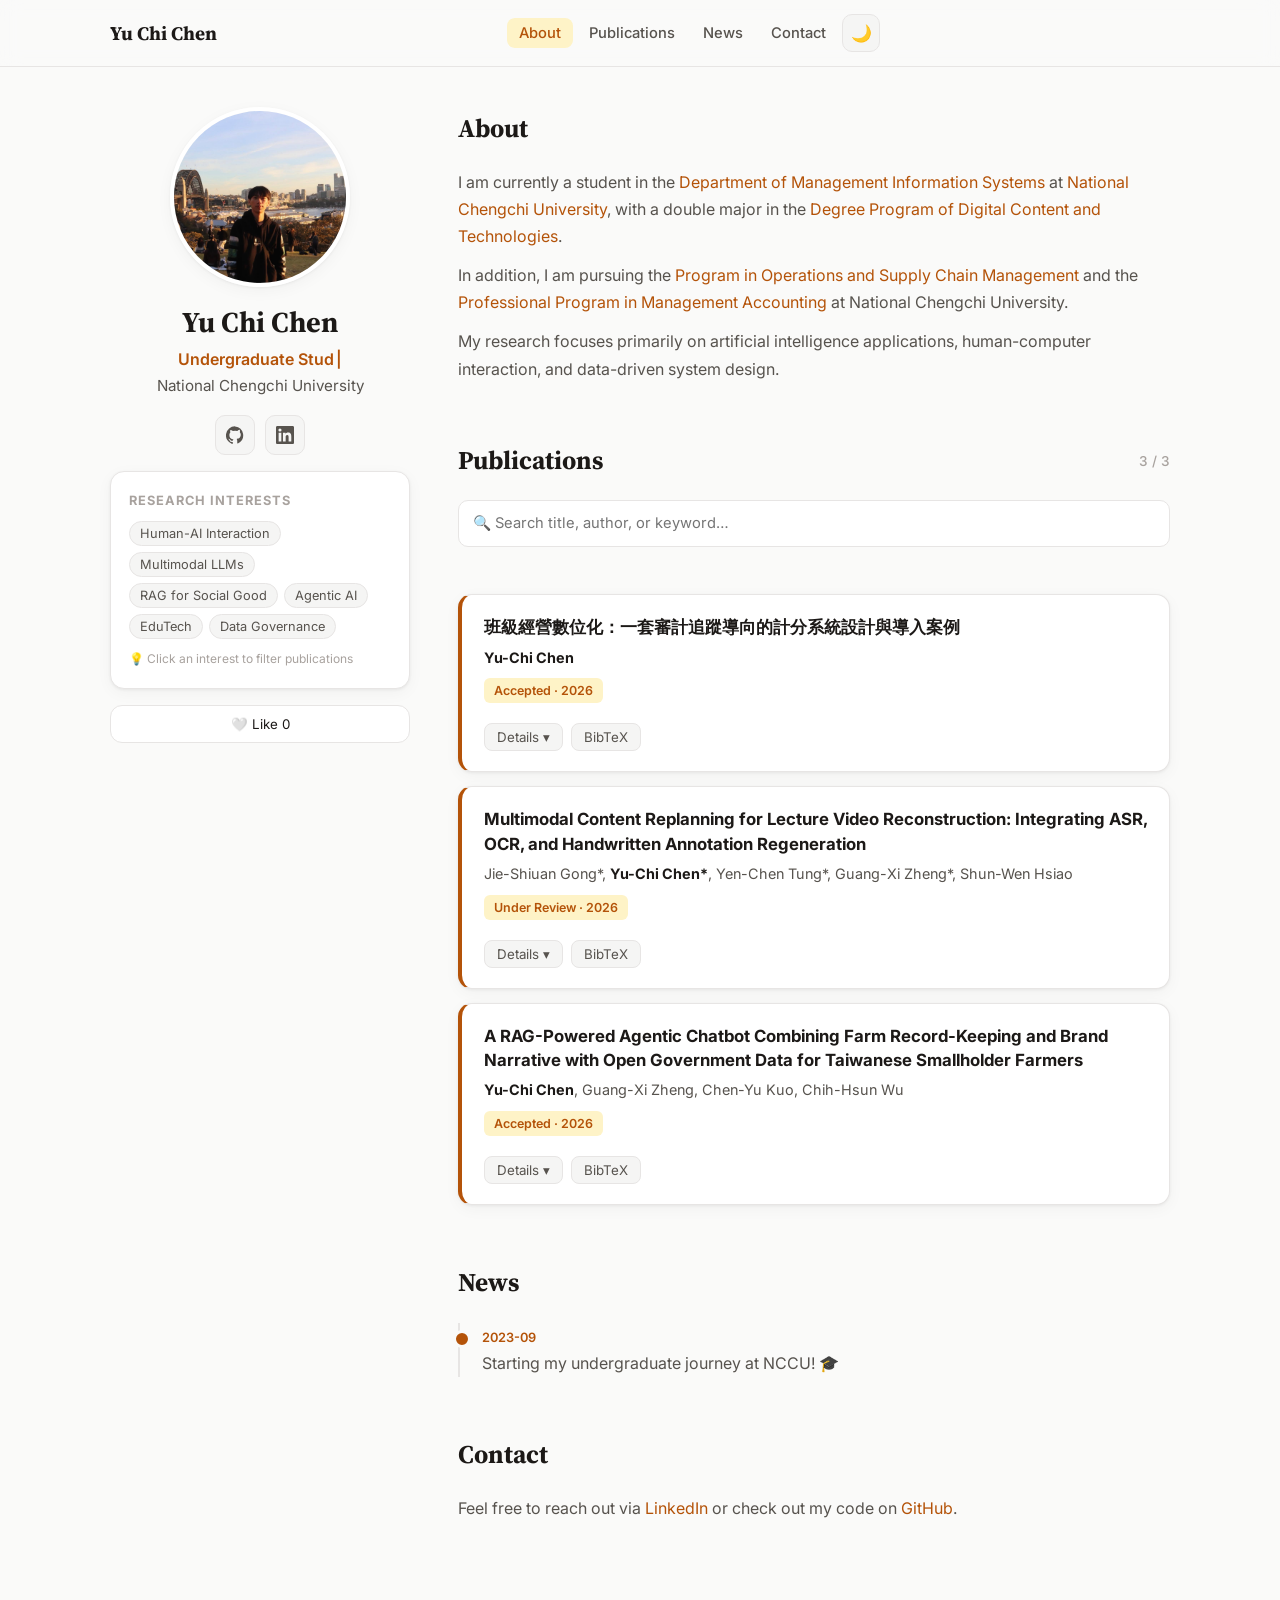
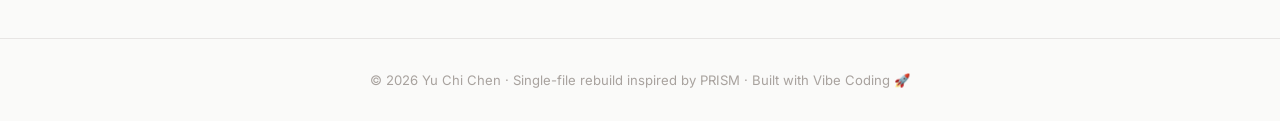
==== commit f5952dbb: "update" ====
--- a/index.html
+++ b/index.html
@@ -368,7 +368,7 @@
     key: "chen2026farmer",
     title: "A RAG-Powered Agentic Chatbot Combining Farm Record-Keeping and Brand Narrative with Open Government Data for Taiwanese Smallholder Farmers",
     authors: ["Yu-Chi Chen", "Guang-Xi Zheng", "Chen-Yu Kuo", "Chih-Hsun Wu"],
-    venue: "Under Review", year: 2026,
+    venue: "Accepted", year: 2026,
     role: "Co-First Author",
     conference: "ICAI TECH 2026（International Conference on AI and Technological Solutions；IEEE Co-Sponsored）",
     desc: "Targeting the digital divide of smallholder farmers, this study combines RAG, Agentic AI, ASR, and LLMs to convert daily speech into farming logs, certification drafts, and marketing content, while leveraging official data retrieval and evidence citation to boost information credibility.",
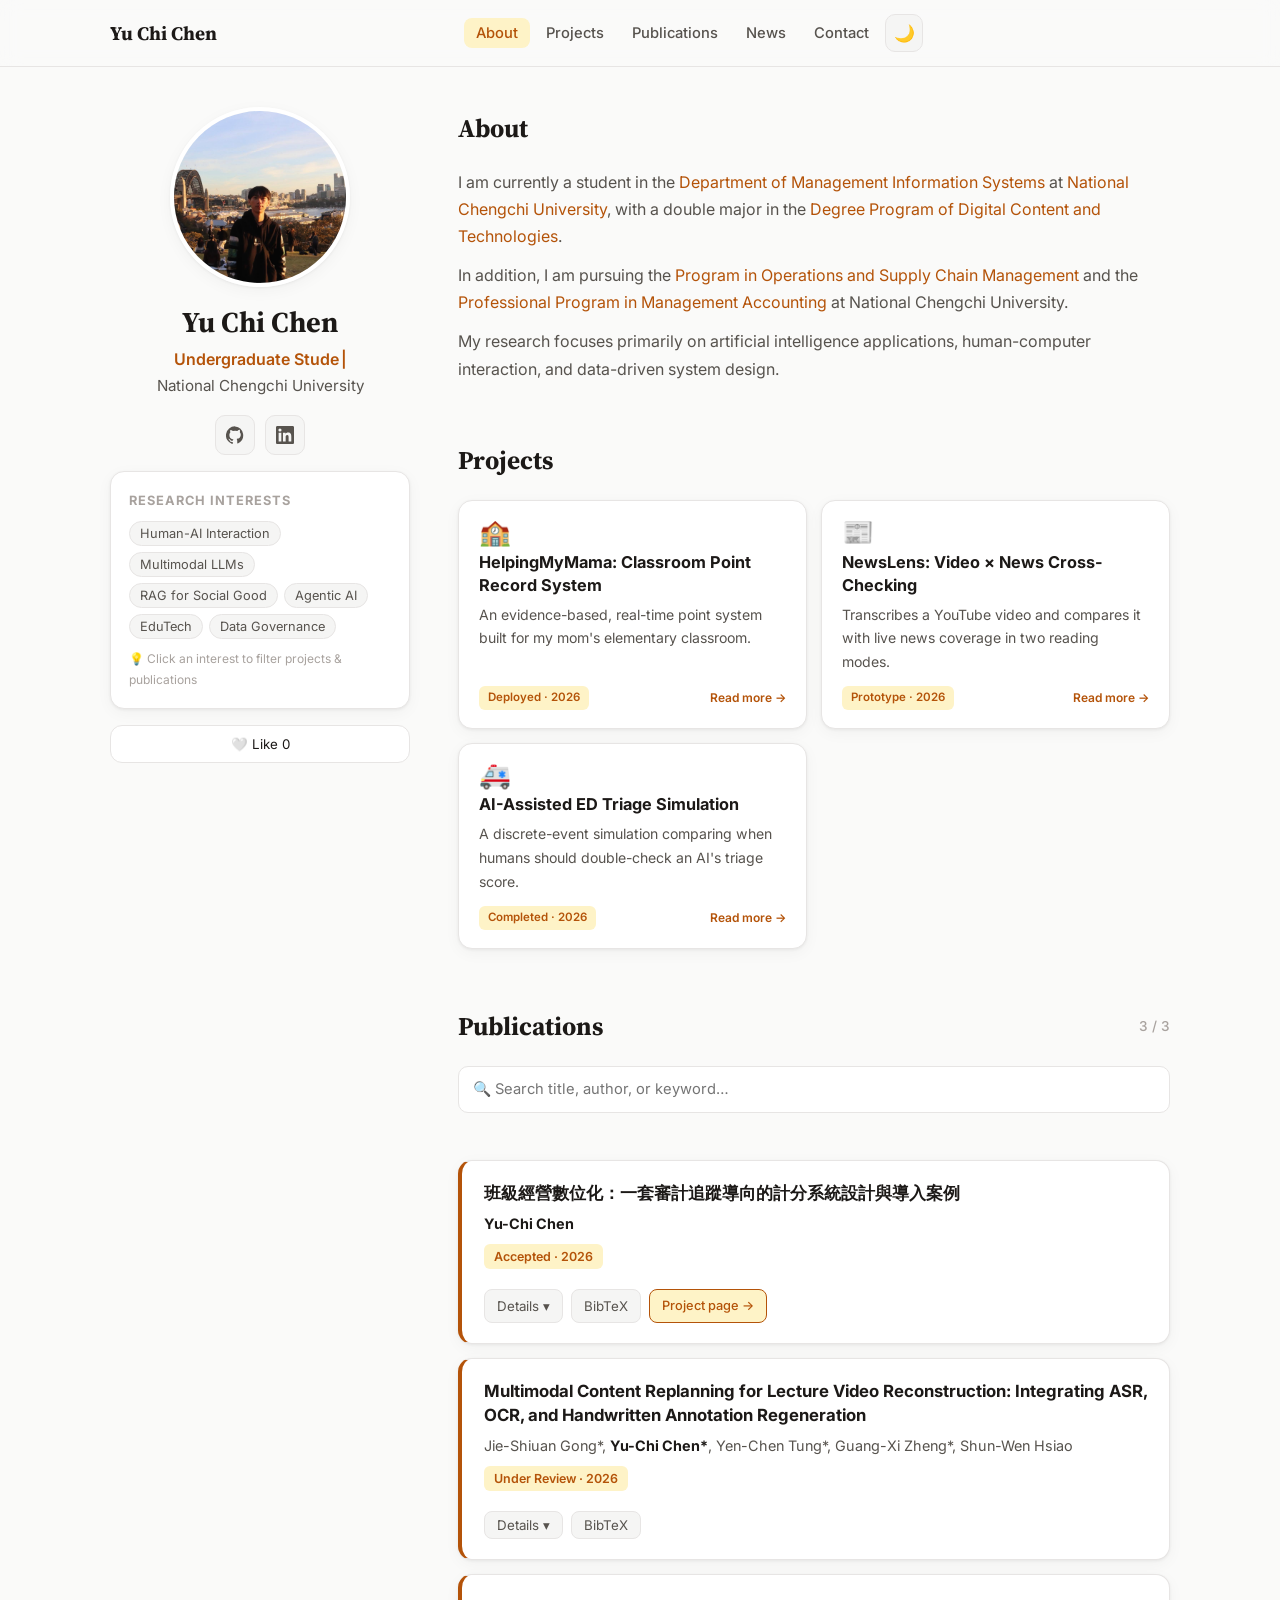
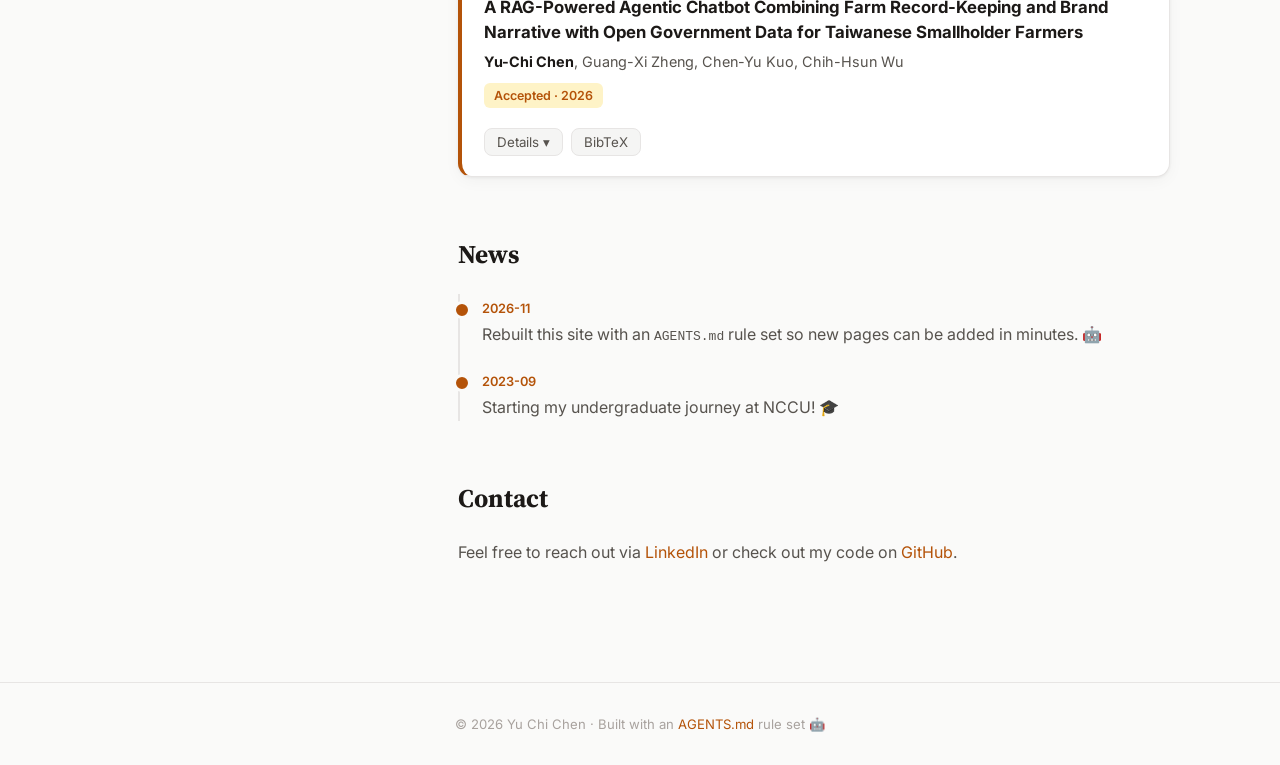
==== commit 200caee6: "feat: add AGENTS.md rule set and project pages" ====
--- a/index.html
+++ b/index.html
@@ -7,252 +7,16 @@
 <meta name="description" content="Undergraduate student at National Chengchi University.">
 <link rel="preconnect" href="https://fonts.googleapis.com">
 <link href="https://fonts.googleapis.com/css2?family=Inter:wght@400;500;600;700&family=Source+Serif+4:wght@600;700&display=swap" rel="stylesheet">
-<style>
-  :root {
-    --bg: #fafaf9;
-    --card: #ffffff;
-    --text: #1c1917;
-    --muted: #57534e;
-    --soft: #a8a29e;
-    --border: #e7e5e4;
-    --accent: #b45309;
-    --accent-soft: #fef3c7;
-    --chip: #f5f5f4;
-    --shadow: 0 1px 3px rgba(0,0,0,.06), 0 4px 16px rgba(0,0,0,.04);
-  }
-  :root[data-theme="dark"] {
-    --bg: #0c0a09;
-    --card: #1c1917;
-    --text: #f5f5f4;
-    --muted: #d6d3d1;
-    --soft: #78716c;
-    --border: #292524;
-    --accent: #f59e0b;
-    --accent-soft: #451a03;
-    --chip: #292524;
-    --shadow: 0 1px 3px rgba(0,0,0,.4);
-  }
-  * { box-sizing: border-box; margin: 0; padding: 0; }
-  html { scroll-behavior: smooth; }
-  body {
-    font-family: "Inter", system-ui, -apple-system, "Noto Sans TC", sans-serif;
-    background: var(--bg);
-    color: var(--text);
-    line-height: 1.7;
-    transition: background .3s, color .3s;
-  }
-  a { color: var(--accent); text-decoration: none; }
-  a:hover { text-decoration: underline; }
-
-  /* ---------- Nav ---------- */
-  header {
-    position: sticky; top: 0; z-index: 50;
-    background: color-mix(in srgb, var(--bg) 85%, transparent);
-    backdrop-filter: blur(10px);
-    border-bottom: 1px solid var(--border);
-  }
-  .nav {
-    max-width: 1100px; margin: 0 auto; padding: 14px 20px;
-    display: flex; align-items: center; justify-content: space-between; gap: 16px;
-  }
-  .brand { font-family: "Source Serif 4", serif; font-weight: 700; font-size: 1.2rem; color: var(--text); }
-  .brand:hover { text-decoration: none; color: var(--accent); }
-  .nav-links { display: flex; gap: 4px; list-style: none; align-items: center; }
-  .nav-links a {
-    color: var(--muted); font-size: .92rem; font-weight: 500;
-    padding: 6px 12px; border-radius: 8px; transition: .2s;
-  }
-  .nav-links a:hover, .nav-links a.active { color: var(--accent); background: var(--accent-soft); text-decoration: none; }
-  .icon-btn {
-    background: var(--chip); border: 1px solid var(--border); color: var(--text);
-    width: 38px; height: 38px; border-radius: 10px; cursor: pointer;
-    display: grid; place-items: center; font-size: 1.05rem; transition: .2s;
-  }
-  .icon-btn:hover { border-color: var(--accent); transform: rotate(-10deg); }
-  .menu-btn { display: none; }
-
-  /* ---------- Layout ---------- */
-  main {
-    max-width: 1100px; margin: 0 auto; padding: 40px 20px 60px;
-    display: grid; grid-template-columns: 300px 1fr; gap: 48px;
-  }
-  aside { position: sticky; top: 90px; align-self: start; text-align: center; }
-  .avatar {
-    width: 180px; height: 180px; border-radius: 50%; object-fit: cover;
-    border: 4px solid var(--card); box-shadow: var(--shadow); margin: 0 auto 18px;
-    display: block; cursor: pointer; transition: transform .4s;
-  }
-  .avatar:hover { transform: scale(1.04) rotate(2deg); }
-  .avatar-fallback {
-    width: 180px; height: 180px; border-radius: 50%; margin: 0 auto 18px;
-    background: var(--accent); color: #fff; font-size: 3.5rem; font-weight: 700;
-    display: grid; place-items: center; cursor: pointer;
-  }
-  aside h1 { font-family: "Source Serif 4", serif; font-size: 1.8rem; line-height: 1.2; }
-  .typed { color: var(--accent); font-weight: 600; min-height: 1.7em; margin-top: 6px; }
-  .typed::after { content: "|"; animation: blink 1s steps(1) infinite; margin-left: 2px; }
-  @keyframes blink { 50% { opacity: 0; } }
-  .affil { color: var(--muted); font-size: .95rem; }
-  .socials { display: flex; justify-content: center; gap: 10px; margin: 16px 0; }
-  .socials a {
-    width: 40px; height: 40px; border-radius: 10px; display: grid; place-items: center;
-    background: var(--chip); border: 1px solid var(--border); color: var(--muted); transition: .2s;
-  }
-  .socials a:hover { color: var(--accent); border-color: var(--accent); transform: translateY(-2px); }
-  .socials svg { width: 18px; height: 18px; fill: currentColor; }
-
-  .side-card {
-    background: var(--card); border: 1px solid var(--border); border-radius: 14px;
-    padding: 18px; text-align: left; box-shadow: var(--shadow); margin-top: 8px;
-  }
-  .side-card h3 { font-size: .8rem; text-transform: uppercase; letter-spacing: .08em; color: var(--soft); margin-bottom: 10px; }
-  .side-card .hint { font-size: .75rem; color: var(--soft); margin-top: 10px; }
-  .chips { display: flex; flex-wrap: wrap; gap: 6px; }
-  .chip {
-    background: var(--chip); border: 1px solid var(--border); color: var(--muted);
-    font-size: .8rem; padding: 4px 10px; border-radius: 999px; cursor: pointer;
-    font-family: inherit; transition: .2s;
-  }
-  .chip:hover { border-color: var(--accent); color: var(--accent); }
-  .chip.on { background: var(--accent); color: #fff; border-color: var(--accent); }
-
-  .like-btn {
-    margin-top: 16px; width: 100%; padding: 10px; border-radius: 12px; cursor: pointer;
-    border: 1px solid var(--border); background: var(--card); color: var(--text);
-    font: 600 .95rem inherit; font-family: inherit; position: relative; transition: .2s;
-  }
-  .like-btn:hover { border-color: #e11d48; }
-  .like-btn.liked { background: #fff1f2; border-color: #e11d48; color: #e11d48; }
-  :root[data-theme="dark"] .like-btn.liked { background: #4c0519; }
-  .heart-pop {
-    position: fixed; pointer-events: none; font-size: 1.2rem; z-index: 999;
-    animation: floatUp 1s ease-out forwards;
-  }
-  @keyframes floatUp { to { transform: translate(var(--dx), -90px) scale(1.4); opacity: 0; } }
-
-  /* ---------- Sections ---------- */
-  section { margin-bottom: 56px; scroll-margin-top: 90px; }
-  section h2 {
-    font-family: "Source Serif 4", serif; font-size: 1.6rem; margin-bottom: 18px;
-    display: flex; align-items: center; justify-content: space-between; gap: 12px;
-  }
-  .about p { color: var(--muted); margin-bottom: 12px; }
-  .reveal { opacity: 0; transform: translateY(20px); transition: .7s ease; }
-  .reveal.show { opacity: 1; transform: none; }
-
-  .pub-tools { display: flex; gap: 10px; flex-wrap: wrap; margin-bottom: 16px; }
-  .search {
-    flex: 1; min-width: 200px; padding: 10px 14px; border-radius: 10px;
-    border: 1px solid var(--border); background: var(--card); color: var(--text); font: inherit; font-size: .92rem;
-  }
-  .search:focus { outline: 2px solid var(--accent); outline-offset: 1px; }
-  .filter-status { font-size: .85rem; color: var(--soft); margin-bottom: 12px; min-height: 1.4em; }
-  .filter-status button { background: none; border: none; color: var(--accent); cursor: pointer; font: inherit; text-decoration: underline; }
-
-  .pub {
-    background: var(--card); border: 1px solid var(--border); border-radius: 14px;
-    padding: 20px 22px; margin-bottom: 14px; box-shadow: var(--shadow);
-    transition: transform .25s, border-color .25s, opacity .3s;
-    border-left: 4px solid var(--accent);
-  }
-  .pub:hover { transform: translateY(-3px); }
-  .pub.hidden { display: none; }
-  .pub h3 { font-size: 1.05rem; line-height: 1.45; margin-bottom: 6px; }
-  .pub .authors { color: var(--muted); font-size: .9rem; }
-  .pub .authors b { color: var(--text); }
-  .pub .venue { display: inline-block; font-size: .78rem; font-weight: 600; margin: 8px 0; padding: 2px 10px; border-radius: 6px; background: var(--accent-soft); color: var(--accent); }
-  .pub .desc { color: var(--muted); font-size: .92rem; }
-  .pub .tags { display: flex; flex-wrap: wrap; gap: 6px; margin-top: 10px; }
-  .pub .tags span { font-size: .72rem; color: var(--soft); border: 1px dashed var(--border); padding: 1px 8px; border-radius: 999px; }
-  .pub-actions { display: flex; gap: 8px; margin-top: 12px; }
-  .pub-actions button {
-    font: 500 .8rem inherit; font-family: inherit; padding: 5px 12px; border-radius: 8px; cursor: pointer;
-    background: var(--chip); color: var(--muted); border: 1px solid var(--border); transition: .2s;
-  }
-  .pub-actions button:hover, .pub-actions button.open { color: var(--accent); border-color: var(--accent); }
-  .bib {
-    max-height: 0; overflow: hidden; transition: max-height .35s ease;
-  }
-  .bib.open { max-height: 400px; }
-  .bib pre {
-    margin-top: 12px; background: var(--chip); border: 1px solid var(--border); border-radius: 10px;
-    padding: 14px; font-size: .78rem; overflow-x: auto; position: relative; color: var(--text);
-  }
-  .copy-btn {
-    position: absolute; top: 8px; right: 8px; font: 500 .72rem inherit; font-family: inherit;
-    padding: 3px 9px; border-radius: 6px; border: 1px solid var(--border);
-    background: var(--card); color: var(--muted); cursor: pointer;
-  }
-  .empty { text-align: center; color: var(--soft); padding: 30px; border: 1px dashed var(--border); border-radius: 14px; display: none; }
-
-  .timeline { border-left: 2px solid var(--border); padding-left: 22px; }
-  .news-item { position: relative; margin-bottom: 18px; }
-  .news-item::before {
-    content: ""; position: absolute; left: -29px; top: 7px; width: 12px; height: 12px;
-    border-radius: 50%; background: var(--accent); border: 3px solid var(--bg);
-  }
-  .news-item time { font-size: .8rem; font-weight: 600; color: var(--accent); }
-  .news-item p { color: var(--muted); }
-
-  footer { text-align: center; color: var(--soft); font-size: .82rem; padding: 30px 20px; border-top: 1px solid var(--border); }
-
-  .to-top {
-    position: fixed; right: 20px; bottom: 20px; opacity: 0; pointer-events: none; transition: .3s;
-  }
-  .to-top.show { opacity: 1; pointer-events: auto; }
-
-  .toast {
-    position: fixed; left: 50%; bottom: 30px; transform: translate(-50%, 80px);
-    background: var(--text); color: var(--bg); padding: 10px 18px; border-radius: 10px;
-    font-size: .9rem; transition: .35s; z-index: 200; opacity: 0;
-  }
-  .toast.show { transform: translate(-50%, 0); opacity: 1; }
-
-  .confetti { position: fixed; top: -10px; width: 8px; height: 14px; z-index: 300; pointer-events: none; animation: fall linear forwards; }
-  @keyframes fall { to { transform: translateY(105vh) rotate(720deg); } }
-
-  /* ---------- Mobile ---------- */
-  @media (max-width: 860px) {
-    main { grid-template-columns: 1fr; gap: 32px; padding-top: 28px; }
-    aside { position: static; }
-    .menu-btn { display: grid; }
-    .nav-links {
-      position: absolute; top: 100%; left: 0; right: 0; flex-direction: column; align-items: stretch;
-      background: var(--bg); border-bottom: 1px solid var(--border); padding: 8px 16px 14px;
-      display: none;
-    }
-    .nav-links.open { display: flex; }
-    .nav-links .theme-li { display: none; }
-  }
-  
-  html, body { overflow-x: hidden; max-width: 100%; }
-  main > * { min-width: 0; }
-  .bib pre { white-space: pre-wrap; word-break: break-word; }
-  .pub h3, .about p, .desc { overflow-wrap: anywhere; }
-  img, svg { max-width: 100%; }
-
-    .pub-meta { display: flex; flex-direction: column; align-items: flex-start; gap: 6px; margin: 8px 0; }
-  .pub-meta .venue { margin: 0; }
-  .pub-meta .conf, .pub-meta .role {
-    font-size: .78rem; font-weight: 600; padding: 2px 10px; border-radius: 6px;
-    border: 1px solid var(--border); background: var(--chip); color: var(--muted);
-  }
-  .pub-meta .conf { color: var(--text); }
-
-  .details { display: grid; grid-template-rows: 0fr; transition: grid-template-rows .35s ease; }
-  .details > div { overflow: hidden; }
-  .details.open { grid-template-rows: 1fr; }
-  .details .pub-meta { margin-top: 6px; }
-
-</style>
+<link rel="stylesheet" href="assets/css/style.css">
 </head>
-<body>
+<body data-page="home">
 
 <header>
   <nav class="nav">
     <a class="brand" href="#about">Yu Chi Chen</a>
     <ul class="nav-links" id="navLinks">
       <li><a href="#about">About</a></li>
+      <li><a href="#projects">Projects</a></li>
       <li><a href="#publications">Publications</a></li>
       <li><a href="#news">News</a></li>
       <li><a href="#contact">Contact</a></li>
@@ -269,7 +33,7 @@
   <!-- ===== Profile sidebar ===== -->
   <aside>
     <img class="avatar" id="avatar" src="bio.jpg" alt="Yu Chi Chen"
-         onerror="if(!this.dataset.tried){this.dataset.tried=1;this.src='https://ycchenn.github.io/bio.jpg';}else{this.outerHTML='<div class=&quot;avatar-fallback&quot; id=&quot;avatar&quot;>YC</div>';}">
+         onerror="this.outerHTML='<div class=&quot;avatar-fallback&quot; id=&quot;avatar&quot;>YC</div>';">
     <h1>Yu Chi Chen</h1>
     <div class="typed" id="typed"></div>
     <div class="affil">National Chengchi University</div>
@@ -286,19 +50,24 @@
     <div class="side-card">
       <h3>Research Interests</h3>
       <div class="chips" id="interestChips"></div>
-      <p class="hint">💡 Click an interest to filter publications</p>
+      <p class="hint">💡 Click an interest to filter projects &amp; publications</p>
     </div>
 
     <button class="like-btn" id="likeBtn">🤍 Like <span id="likeCount">0</span></button>
   </aside>
 
-  <!-- ===== Content ===== -->
+  <!-- ===== Content (sections are filled from data/*.js) ===== -->
   <div>
     <section id="about" class="about reveal">
       <h2>About</h2>
       <p>I am currently a student in the <a href="https://mis2.nccu.edu.tw/" target="_blank" rel="noopener">Department of Management Information Systems</a> at <a href="https://www.nccu.edu.tw/" target="_blank" rel="noopener">National Chengchi University</a>, with a double major in the <a href="https://dct.nccu.edu.tw/" target="_blank" rel="noopener">Degree Program of Digital Content and Technologies</a>.</p>
       <p>In addition, I am pursuing the <a href="https://commerce.nccu.edu.tw/zh_tw/feature/feature6/DProgram2" target="_blank" rel="noopener">Program in Operations and Supply Chain Management</a> and the <a href="https://acct.nccu.edu.tw/zh_tw/Programs/CIMA" target="_blank" rel="noopener">Professional Program in Management Accounting</a> at National Chengchi University.</p>
       <p>My research focuses primarily on artificial intelligence applications, human-computer interaction, and data-driven system design.</p>
+    </section>
+
+    <section id="projects" class="reveal">
+      <h2>Projects</h2>
+      <div class="proj-grid" id="projList"></div>
     </section>
 
     <section id="publications" class="reveal">
@@ -324,246 +93,18 @@
 </main>
 
 <footer>
-  © <span id="year"></span> Yu Chi Chen · Single-file rebuild inspired by PRISM · Built with Vibe Coding 🚀
+  © <span id="year"></span> Yu Chi Chen · Built with an <a href="https://github.com/ycchenn/personal_web/blob/main/AGENTS.md" target="_blank" rel="noopener">AGENTS.md</a> rule set 🤖
 </footer>
 
 <button class="icon-btn to-top" id="toTop" aria-label="Back to top">↑</button>
 <div class="toast" id="toast"></div>
 
-<script>
-/* ================= DATA ================= */
-const roles = ["Undergraduate Student", "MIS × Digital Content", "HCI Researcher", "AI for Social Good"];
-
-const interests = [
-  "Human-AI Interaction",
-  "Multimodal LLMs",
-  "RAG for Social Good",
-  "Agentic AI",
-  "EduTech",
-  "Data Governance"
-];
-
-const pubs = [
-  {
-    key: "chen2026transparency",
-    title: "班級經營數位化：一套審計追蹤導向的計分系統設計與導入案例",
-    authors: ["Yu-Chi Chen"],
-    venue: "Accepted",year: 2026,
-    role: "First Author · Oral Presentationer",
-    conference: "TANET 2026（Taiwan Academic Network Conference, 臺灣網際網路研討會）",
-    desc: "This study utilizes the Design Science Research (DSR) methodology to develop a digital classroom honor roll system. By integrating audit trails, real-time data synchronization, and data governance mechanisms, the system addresses long-standing challenges in traditional classroom grading, such as records preservation and dispute evidence. The system was implemented in an elementary school classroom for one full semester, accumulating 1,195 grading records, with its effectiveness validated and recognized by frontline teachers.",
-    tags: ["EduTech", "Human-AI Interaction", "Data Governance", "Digital Transformation"]
-  },
-  {
-    key: "chen2026classroom",
-    title: "Multimodal Content Replanning for Lecture Video Reconstruction: Integrating ASR, OCR, and Handwritten Annotation Regeneration",
-    authors: ["Jie-Shiuan Gong*", "Yu-Chi Chen*", "Yen-Chen Tung*", "Guang-Xi Zheng*", "Shun-Wen Hsiao"],
-    venue: "Under Review", year: 2026,
-    role: "First Author · Oral Presentationer",
-    conference: "IEEE ISM 2026",
-    desc: "This study integrates ASR, OCR, and Multimodal LLMs to automatically reconstruct instructional videos with structured content and handwritten notes. Utilizing LLM-as-a-Judge evaluation, the system yields a 94.56% core knowledge retention rate, outperforming baseline methods by up to 11.6 percentage points.",
-    tags: ["Multimodal LLMs", "Human-AI Interaction", "EduTech", "LLM-as-a-Judge"]
-  },
-  {
-    key: "chen2026farmer",
-    title: "A RAG-Powered Agentic Chatbot Combining Farm Record-Keeping and Brand Narrative with Open Government Data for Taiwanese Smallholder Farmers",
-    authors: ["Yu-Chi Chen", "Guang-Xi Zheng", "Chen-Yu Kuo", "Chih-Hsun Wu"],
-    venue: "Accepted", year: 2026,
-    role: "Co-First Author",
-    conference: "ICAI TECH 2026（International Conference on AI and Technological Solutions；IEEE Co-Sponsored）",
-    desc: "Targeting the digital divide of smallholder farmers, this study combines RAG, Agentic AI, ASR, and LLMs to convert daily speech into farming logs, certification drafts, and marketing content, while leveraging official data retrieval and evidence citation to boost information credibility.",
-    tags: ["RAG for Social Good", "Agentic AI", "Human-AI Interaction", "Information Reliability"]
-  }
-];
-
-const news = [
-  { date: "2023-09", text: "Starting my undergraduate journey at NCCU! 🎓" }
-];
-
-/* ================= HELPERS ================= */
-const $ = s => document.querySelector(s);
-const store = {
-  get(k) { try { return localStorage.getItem(k); } catch (e) { return null; } },
-  set(k, v) { try { localStorage.setItem(k, v); } catch (e) {} }
-};
-function toast(msg) {
-  const t = $("#toast"); t.textContent = msg; t.classList.add("show");
-  clearTimeout(t._t); t._t = setTimeout(() => t.classList.remove("show"), 1800);
-}
-
-/* ================= 1. DARK MODE ================= */
-function applyTheme(theme) {
-  document.documentElement.setAttribute("data-theme", theme);
-  const icon = theme === "dark" ? "☀️" : "🌙";
-  $("#themeBtn").textContent = icon; $("#themeBtnMobile").textContent = icon;
-}
-let theme = store.get("theme") || (matchMedia("(prefers-color-scheme: dark)").matches ? "dark" : "light");
-applyTheme(theme);
-function toggleTheme() {
-  theme = theme === "dark" ? "light" : "dark";
-  applyTheme(theme); store.set("theme", theme);
-}
-$("#themeBtn").onclick = toggleTheme;
-$("#themeBtnMobile").onclick = toggleTheme;
-
-/* ================= 2. TYPING EFFECT ================= */
-(function typeLoop() {
-  const el = $("#typed"); let r = 0, i = 0, deleting = false;
-  (function tick() {
-    const word = roles[r];
-    el.textContent = word.slice(0, i);
-    if (!deleting && i < word.length) { i++; setTimeout(tick, 80); }
-    else if (!deleting) { deleting = true; setTimeout(tick, 1600); }
-    else if (i > 0) { i--; setTimeout(tick, 40); }
-    else { deleting = false; r = (r + 1) % roles.length; setTimeout(tick, 300); }
-  })();
-})();
-
-/* ================= 3. PUBLICATIONS: render + search + filter ================= */
-let activeInterest = null;
-
-function bibtex(p) {
-  return `@article{${p.key},\n  title  = {${p.title}},\n  author = {${p.authors.join(" and ")}},\n  note   = {${p.venue}},\n  year   = {${p.year}}\n}`;
-}
-
-function renderPubs() {
-  $("#pubList").innerHTML = pubs.map((p, idx) => `
-    <article class="pub" data-idx="${idx}">
-      <h3>${p.title}</h3>
-      <div class="authors">${p.authors.map(a => a.startsWith("Yu-Chi Chen") ? "<b>" + a + "</b>" : a).join(", ")}</div>
-      <span class="venue">${p.venue} · ${p.year}</span>
-
-      <div class="details"><div>
-        <div class="pub-meta">
-          ${p.conference ? `<span class="conf">🏛️ ${p.conference}</span>` : ""}
-          ${p.role ? `<span class="role">👤 ${p.role}</span>` : ""}
-        </div>
-        <p class="desc">${p.desc}</p>
-        <div class="tags">${p.tags.map(t => `<span>${t}</span>`).join("")}</div>
-      </div></div>
-
-      <div class="pub-actions">
-        <button data-act="more">Details ▾</button>
-        <button data-act="bib">BibTeX</button>
-      </div>
-      <div class="bib"><pre><button class="copy-btn">Copy</button><code>${bibtex(p)}</code></pre></div>
-    </article>`).join("");
-}
-
-function applyFilters() {
-  const q = $("#search").value.trim().toLowerCase();
-  let shown = 0;
-  document.querySelectorAll(".pub").forEach(el => {
-    const p = pubs[el.dataset.idx];
-    const hay = (p.title + " " + p.authors.join(" ") + " " + p.desc + " " + p.tags.join(" ")).toLowerCase();
-    const ok = (!q || hay.includes(q)) && (!activeInterest || p.tags.includes(activeInterest));
-    el.classList.toggle("hidden", !ok);
-    if (ok) shown++;
-  });
-  $("#pubCount").textContent = `${shown} / ${pubs.length}`;
-  $("#empty").style.display = shown ? "none" : "block";
-  $("#filterStatus").innerHTML = activeInterest
-    ? `Filtering by <b>${activeInterest}</b> · <button id="clearFilter">clear</button>` : "";
-  const c = $("#clearFilter"); if (c) c.onclick = () => setInterest(null);
-}
-
-function setInterest(name) {
-  activeInterest = activeInterest === name ? null : name;
-  document.querySelectorAll(".chip").forEach(ch => ch.classList.toggle("on", ch.textContent === activeInterest));
-  applyFilters();
-  if (activeInterest) $("#publications").scrollIntoView({ behavior: "smooth" });
-}
-
-$("#interestChips").innerHTML = interests.map(i => `<button class="chip">${i}</button>`).join("");
-$("#interestChips").addEventListener("click", e => { if (e.target.classList.contains("chip")) setInterest(e.target.textContent); });
-$("#search").addEventListener("input", applyFilters);
-
-$("#pubList").addEventListener("click", e => {
-  const pub = e.target.closest(".pub"); if (!pub) return;
-  if (e.target.dataset.act === "more") {
-    const d = pub.querySelector(".details");
-    const open = d.classList.toggle("open");
-    e.target.classList.toggle("open", open);
-    e.target.textContent = open ? "Less ▴" : "Details ▾";
-  }
-  if (e.target.dataset.act === "bib") {
-    e.target.classList.toggle("open");
-    pub.querySelector(".bib").classList.toggle("open");
-  }
-  if (e.target.classList.contains("copy-btn")) {
-    const text = bibtex(pubs[pub.dataset.idx]);
-    const done = () => { e.target.textContent = "Copied ✓"; toast("BibTeX copied to clipboard"); setTimeout(() => e.target.textContent = "Copy", 1500); };
-    if (navigator.clipboard) navigator.clipboard.writeText(text).then(done).catch(() => toast("Copy failed — please select manually"));
-    else toast("Copy not supported — please select manually");
-  }
-});
-renderPubs(); applyFilters();
-
-/* ================= 4. NEWS ================= */
-$("#newsList").innerHTML = news.map(n => `<div class="news-item"><time>${n.date}</time><p>${n.text}</p></div>`).join("");
-
-/* ================= 5. LIKE BUTTON ================= */
-let likes = parseInt(store.get("likes") || "0", 10);
-let liked = store.get("liked") === "1";
-function renderLike() {
-  $("#likeCount").textContent = likes;
-  $("#likeBtn").classList.toggle("liked", liked);
-  $("#likeBtn").firstChild.textContent = liked ? "❤️ Liked " : "🤍 Like ";
-}
-$("#likeBtn").addEventListener("click", e => {
-  liked = !liked; likes += liked ? 1 : -1;
-  store.set("likes", likes); store.set("liked", liked ? "1" : "0");
-  renderLike();
-  if (liked) for (let k = 0; k < 6; k++) {
-    const h = document.createElement("span");
-    h.className = "heart-pop"; h.textContent = ["❤️","💖","✨"][k % 3];
-    h.style.left = e.clientX + "px"; h.style.top = e.clientY + "px";
-    h.style.setProperty("--dx", (Math.random() * 80 - 40) + "px");
-    document.body.appendChild(h); setTimeout(() => h.remove(), 1000);
-  }
-});
-renderLike();
-
-/* ================= 6. EASTER EGG: click avatar 5 times ================= */
-let clicks = 0, clickTimer;
-document.addEventListener("click", e => {
-  if (e.target.id !== "avatar") return;
-  clicks++; clearTimeout(clickTimer);
-  clickTimer = setTimeout(() => clicks = 0, 1200);
-  if (clicks >= 5) {
-    clicks = 0; toast("🎉 You found the easter egg! Thanks for visiting!");
-    const colors = ["#f59e0b", "#e11d48", "#10b981", "#3b82f6", "#8b5cf6"];
-    for (let k = 0; k < 60; k++) {
-      const c = document.createElement("div");
-      c.className = "confetti";
-      c.style.left = Math.random() * 100 + "vw";
-      c.style.background = colors[k % colors.length];
-      c.style.animationDuration = (1.8 + Math.random() * 1.5) + "s";
-      c.style.animationDelay = Math.random() * .4 + "s";
-      document.body.appendChild(c); setTimeout(() => c.remove(), 4000);
-    }
-  }
-});
-
-/* ================= 7. NAV: mobile menu, active link, scroll reveal, back to top ================= */
-$("#menuBtn").onclick = () => $("#navLinks").classList.toggle("open");
-document.querySelectorAll(".nav-links a").forEach(a => a.addEventListener("click", () => $("#navLinks").classList.remove("open")));
-
-const sections = [...document.querySelectorAll("section")];
-const io = new IntersectionObserver(entries => {
-  entries.forEach(en => { if (en.isIntersecting) en.target.classList.add("show"); });
-}, { threshold: .12 });
-sections.forEach(s => io.observe(s));
-
-window.addEventListener("scroll", () => {
-  $("#toTop").classList.toggle("show", scrollY > 400);
-  let current = sections[0].id;
-  sections.forEach(s => { if (scrollY >= s.offsetTop - 140) current = s.id; });
-  document.querySelectorAll(".nav-links a").forEach(a => a.classList.toggle("active", a.getAttribute("href") === "#" + current));
-});
-$("#toTop").onclick = () => scrollTo({ top: 0, behavior: "smooth" });
-
-$("#year").textContent = new Date().getFullYear();
-</script>
+<!-- 載入順序固定：data → site.js → 頁面專屬 js（見 AGENTS.md §3） -->
+<script src="data/profile.js"></script>
+<script src="data/projects.js"></script>
+<script src="data/publications.js"></script>
+<script src="data/news.js"></script>
+<script src="assets/js/site.js"></script>
+<script src="assets/js/home.js"></script>
 </body>
 </html>
--- a/assets/css/style.css
+++ b/assets/css/style.css
@@ -0,0 +1,300 @@
+  :root {
+    --bg: #fafaf9;
+    --card: #ffffff;
+    --text: #1c1917;
+    --muted: #57534e;
+    --soft: #a8a29e;
+    --border: #e7e5e4;
+    --accent: #b45309;
+    --accent-soft: #fef3c7;
+    --chip: #f5f5f4;
+    --shadow: 0 1px 3px rgba(0,0,0,.06), 0 4px 16px rgba(0,0,0,.04);
+  }
+  :root[data-theme="dark"] {
+    --bg: #0c0a09;
+    --card: #1c1917;
+    --text: #f5f5f4;
+    --muted: #d6d3d1;
+    --soft: #78716c;
+    --border: #292524;
+    --accent: #f59e0b;
+    --accent-soft: #451a03;
+    --chip: #292524;
+    --shadow: 0 1px 3px rgba(0,0,0,.4);
+  }
+  * { box-sizing: border-box; margin: 0; padding: 0; }
+  html { scroll-behavior: smooth; }
+  body {
+    font-family: "Inter", system-ui, -apple-system, "Noto Sans TC", sans-serif;
+    background: var(--bg);
+    color: var(--text);
+    line-height: 1.7;
+    transition: background .3s, color .3s;
+  }
+  a { color: var(--accent); text-decoration: none; }
+  a:hover { text-decoration: underline; }
+
+  /* ---------- Nav ---------- */
+  header {
+    position: sticky; top: 0; z-index: 50;
+    background: color-mix(in srgb, var(--bg) 85%, transparent);
+    backdrop-filter: blur(10px);
+    border-bottom: 1px solid var(--border);
+  }
+  .nav {
+    max-width: 1100px; margin: 0 auto; padding: 14px 20px;
+    display: flex; align-items: center; justify-content: space-between; gap: 16px;
+  }
+  .brand { font-family: "Source Serif 4", serif; font-weight: 700; font-size: 1.2rem; color: var(--text); }
+  .brand:hover { text-decoration: none; color: var(--accent); }
+  .nav-links { display: flex; gap: 4px; list-style: none; align-items: center; }
+  .nav-links a {
+    color: var(--muted); font-size: .92rem; font-weight: 500;
+    padding: 6px 12px; border-radius: 8px; transition: .2s;
+  }
+  .nav-links a:hover, .nav-links a.active { color: var(--accent); background: var(--accent-soft); text-decoration: none; }
+  .icon-btn {
+    background: var(--chip); border: 1px solid var(--border); color: var(--text);
+    width: 38px; height: 38px; border-radius: 10px; cursor: pointer;
+    display: grid; place-items: center; font-size: 1.05rem; transition: .2s;
+  }
+  .icon-btn:hover { border-color: var(--accent); transform: rotate(-10deg); }
+  .menu-btn { display: none; }
+
+  /* ---------- Layout ---------- */
+  main {
+    max-width: 1100px; margin: 0 auto; padding: 40px 20px 60px;
+    display: grid; grid-template-columns: 300px 1fr; gap: 48px;
+  }
+  aside { position: sticky; top: 90px; align-self: start; text-align: center; }
+  .avatar {
+    width: 180px; height: 180px; border-radius: 50%; object-fit: cover;
+    border: 4px solid var(--card); box-shadow: var(--shadow); margin: 0 auto 18px;
+    display: block; cursor: pointer; transition: transform .4s;
+  }
+  .avatar:hover { transform: scale(1.04) rotate(2deg); }
+  .avatar-fallback {
+    width: 180px; height: 180px; border-radius: 50%; margin: 0 auto 18px;
+    background: var(--accent); color: #fff; font-size: 3.5rem; font-weight: 700;
+    display: grid; place-items: center; cursor: pointer;
+  }
+  aside h1 { font-family: "Source Serif 4", serif; font-size: 1.8rem; line-height: 1.2; }
+  .typed { color: var(--accent); font-weight: 600; min-height: 1.7em; margin-top: 6px; }
+  .typed::after { content: "|"; animation: blink 1s steps(1) infinite; margin-left: 2px; }
+  @keyframes blink { 50% { opacity: 0; } }
+  .affil { color: var(--muted); font-size: .95rem; }
+  .socials { display: flex; justify-content: center; gap: 10px; margin: 16px 0; }
+  .socials a {
+    width: 40px; height: 40px; border-radius: 10px; display: grid; place-items: center;
+    background: var(--chip); border: 1px solid var(--border); color: var(--muted); transition: .2s;
+  }
+  .socials a:hover { color: var(--accent); border-color: var(--accent); transform: translateY(-2px); }
+  .socials svg { width: 18px; height: 18px; fill: currentColor; }
+
+  .side-card {
+    background: var(--card); border: 1px solid var(--border); border-radius: 14px;
+    padding: 18px; text-align: left; box-shadow: var(--shadow); margin-top: 8px;
+  }
+  .side-card h3 { font-size: .8rem; text-transform: uppercase; letter-spacing: .08em; color: var(--soft); margin-bottom: 10px; }
+  .side-card .hint { font-size: .75rem; color: var(--soft); margin-top: 10px; }
+  .chips { display: flex; flex-wrap: wrap; gap: 6px; }
+  .chip {
+    background: var(--chip); border: 1px solid var(--border); color: var(--muted);
+    font-size: .8rem; padding: 4px 10px; border-radius: 999px; cursor: pointer;
+    font-family: inherit; transition: .2s;
+  }
+  .chip:hover { border-color: var(--accent); color: var(--accent); }
+  .chip.on { background: var(--accent); color: #fff; border-color: var(--accent); }
+
+  .like-btn {
+    margin-top: 16px; width: 100%; padding: 10px; border-radius: 12px; cursor: pointer;
+    border: 1px solid var(--border); background: var(--card); color: var(--text);
+    font: 600 .95rem inherit; font-family: inherit; position: relative; transition: .2s;
+  }
+  .like-btn:hover { border-color: #e11d48; }
+  .like-btn.liked { background: #fff1f2; border-color: #e11d48; color: #e11d48; }
+  :root[data-theme="dark"] .like-btn.liked { background: #4c0519; }
+  .heart-pop {
+    position: fixed; pointer-events: none; font-size: 1.2rem; z-index: 999;
+    animation: floatUp 1s ease-out forwards;
+  }
+  @keyframes floatUp { to { transform: translate(var(--dx), -90px) scale(1.4); opacity: 0; } }
+
+  /* ---------- Sections ---------- */
+  section { margin-bottom: 56px; scroll-margin-top: 90px; }
+  section h2 {
+    font-family: "Source Serif 4", serif; font-size: 1.6rem; margin-bottom: 18px;
+    display: flex; align-items: center; justify-content: space-between; gap: 12px;
+  }
+  .about p { color: var(--muted); margin-bottom: 12px; }
+  .reveal { opacity: 0; transform: translateY(20px); transition: .7s ease; }
+  .reveal.show { opacity: 1; transform: none; }
+
+  .pub-tools { display: flex; gap: 10px; flex-wrap: wrap; margin-bottom: 16px; }
+  .search {
+    flex: 1; min-width: 200px; padding: 10px 14px; border-radius: 10px;
+    border: 1px solid var(--border); background: var(--card); color: var(--text); font: inherit; font-size: .92rem;
+  }
+  .search:focus { outline: 2px solid var(--accent); outline-offset: 1px; }
+  .filter-status { font-size: .85rem; color: var(--soft); margin-bottom: 12px; min-height: 1.4em; }
+  .filter-status button { background: none; border: none; color: var(--accent); cursor: pointer; font: inherit; text-decoration: underline; }
+
+  .pub {
+    background: var(--card); border: 1px solid var(--border); border-radius: 14px;
+    padding: 20px 22px; margin-bottom: 14px; box-shadow: var(--shadow);
+    transition: transform .25s, border-color .25s, opacity .3s;
+    border-left: 4px solid var(--accent);
+  }
+  .pub:hover { transform: translateY(-3px); }
+  .pub.hidden { display: none; }
+  .pub h3 { font-size: 1.05rem; line-height: 1.45; margin-bottom: 6px; }
+  .pub .authors { color: var(--muted); font-size: .9rem; }
+  .pub .authors b { color: var(--text); }
+  .pub .venue { display: inline-block; font-size: .78rem; font-weight: 600; margin: 8px 0; padding: 2px 10px; border-radius: 6px; background: var(--accent-soft); color: var(--accent); }
+  .pub .desc { color: var(--muted); font-size: .92rem; }
+  .pub .tags { display: flex; flex-wrap: wrap; gap: 6px; margin-top: 10px; }
+  .pub .tags span { font-size: .72rem; color: var(--soft); border: 1px dashed var(--border); padding: 1px 8px; border-radius: 999px; }
+  .pub-actions { display: flex; gap: 8px; margin-top: 12px; }
+  .pub-actions button {
+    font: 500 .8rem inherit; font-family: inherit; padding: 5px 12px; border-radius: 8px; cursor: pointer;
+    background: var(--chip); color: var(--muted); border: 1px solid var(--border); transition: .2s;
+  }
+  .pub-actions button:hover, .pub-actions button.open { color: var(--accent); border-color: var(--accent); }
+  .bib {
+    max-height: 0; overflow: hidden; transition: max-height .35s ease;
+  }
+  .bib.open { max-height: 400px; }
+  .bib pre {
+    margin-top: 12px; background: var(--chip); border: 1px solid var(--border); border-radius: 10px;
+    padding: 14px; font-size: .78rem; overflow-x: auto; position: relative; color: var(--text);
+  }
+  .copy-btn {
+    position: absolute; top: 8px; right: 8px; font: 500 .72rem inherit; font-family: inherit;
+    padding: 3px 9px; border-radius: 6px; border: 1px solid var(--border);
+    background: var(--card); color: var(--muted); cursor: pointer;
+  }
+  .empty { text-align: center; color: var(--soft); padding: 30px; border: 1px dashed var(--border); border-radius: 14px; display: none; }
+
+  .timeline { border-left: 2px solid var(--border); padding-left: 22px; }
+  .news-item { position: relative; margin-bottom: 18px; }
+  .news-item::before {
+    content: ""; position: absolute; left: -29px; top: 7px; width: 12px; height: 12px;
+    border-radius: 50%; background: var(--accent); border: 3px solid var(--bg);
+  }
+  .news-item time { font-size: .8rem; font-weight: 600; color: var(--accent); }
+  .news-item p { color: var(--muted); }
+
+  footer { text-align: center; color: var(--soft); font-size: .82rem; padding: 30px 20px; border-top: 1px solid var(--border); }
+
+  .to-top {
+    position: fixed; right: 20px; bottom: 20px; opacity: 0; pointer-events: none; transition: .3s;
+  }
+  .to-top.show { opacity: 1; pointer-events: auto; }
+
+  .toast {
+    position: fixed; left: 50%; bottom: 30px; transform: translate(-50%, 80px);
+    background: var(--text); color: var(--bg); padding: 10px 18px; border-radius: 10px;
+    font-size: .9rem; transition: .35s; z-index: 200; opacity: 0;
+  }
+  .toast.show { transform: translate(-50%, 0); opacity: 1; }
+
+  .confetti { position: fixed; top: -10px; width: 8px; height: 14px; z-index: 300; pointer-events: none; animation: fall linear forwards; }
+  @keyframes fall { to { transform: translateY(105vh) rotate(720deg); } }
+
+  /* ---------- Mobile ---------- */
+  @media (max-width: 860px) {
+    main { grid-template-columns: 1fr; gap: 32px; padding-top: 28px; }
+    aside { position: static; }
+    .menu-btn { display: grid; }
+    .nav-links {
+      position: absolute; top: 100%; left: 0; right: 0; flex-direction: column; align-items: stretch;
+      background: var(--bg); border-bottom: 1px solid var(--border); padding: 8px 16px 14px;
+      display: none;
+    }
+    .nav-links.open { display: flex; }
+    .nav-links .theme-li { display: none; }
+  }
+  
+  html, body { overflow-x: hidden; max-width: 100%; }
+  main > * { min-width: 0; }
+  .bib pre { white-space: pre-wrap; word-break: break-word; }
+  .pub h3, .about p, .desc { overflow-wrap: anywhere; }
+  img, svg { max-width: 100%; }
+
+    .pub-meta { display: flex; flex-direction: column; align-items: flex-start; gap: 6px; margin: 8px 0; }
+  .pub-meta .venue { margin: 0; }
+  .pub-meta .conf, .pub-meta .role {
+    font-size: .78rem; font-weight: 600; padding: 2px 10px; border-radius: 6px;
+    border: 1px solid var(--border); background: var(--chip); color: var(--muted);
+  }
+  .pub-meta .conf { color: var(--text); }
+
+  .details { display: grid; grid-template-rows: 0fr; transition: grid-template-rows .35s ease; }
+  .details > div { overflow: hidden; }
+  .details.open { grid-template-rows: 1fr; }
+  .details .pub-meta { margin-top: 6px; }
+
+
+  /* =====================================================================
+     Projects (home cards)  — added in v2 (see AGENTS.md §4)
+     ===================================================================== */
+  .proj-grid { display: grid; grid-template-columns: repeat(auto-fill, minmax(260px, 1fr)); gap: 14px; }
+  .proj-card {
+    display: flex; flex-direction: column; gap: 6px; color: var(--text);
+    background: var(--card); border: 1px solid var(--border); border-radius: 14px;
+    padding: 18px 20px; box-shadow: var(--shadow); transition: transform .25s, border-color .25s;
+  }
+  .proj-card:hover { transform: translateY(-3px); border-color: var(--accent); text-decoration: none; }
+  .proj-card .emoji { font-size: 1.6rem; line-height: 1; }
+  .proj-card h3 { font-size: 1.02rem; line-height: 1.4; }
+  .proj-card p { color: var(--muted); font-size: .88rem; flex: 1; }
+  .proj-card .meta { display: flex; justify-content: space-between; align-items: center; font-size: .75rem; color: var(--soft); margin-top: 6px; }
+  .proj-card .go { color: var(--accent); font-weight: 600; }
+  .status { font-size: .72rem; font-weight: 600; padding: 2px 9px; border-radius: 6px; background: var(--accent-soft); color: var(--accent); }
+
+  /* =====================================================================
+     Project detail pages (projects/*.html)
+     ===================================================================== */
+  .page { max-width: 820px; margin: 0 auto; padding: 36px 20px 70px; display: block; }
+  .back { display: inline-block; font-size: .88rem; color: var(--muted); margin-bottom: 22px; }
+  .hero h1 { font-family: "Source Serif 4", serif; font-size: 2.1rem; line-height: 1.25; margin: 8px 0 10px; }
+  .hero .tagline { color: var(--muted); font-size: 1.05rem; }
+  .facts {
+    display: grid; grid-template-columns: repeat(auto-fit, minmax(170px, 1fr)); gap: 10px;
+    margin: 24px 0 8px; padding: 16px 18px; background: var(--card);
+    border: 1px solid var(--border); border-radius: 14px; box-shadow: var(--shadow);
+  }
+  .facts dt { font-size: .72rem; text-transform: uppercase; letter-spacing: .08em; color: var(--soft); }
+  .facts dd { font-size: .92rem; font-weight: 500; }
+  .links { display: flex; gap: 10px; flex-wrap: wrap; margin: 18px 0 36px; }
+  .btn {
+    display: inline-flex; align-items: center; gap: 6px; padding: 8px 16px; border-radius: 10px;
+    font-weight: 600; font-size: .9rem; border: 1px solid var(--accent); color: var(--accent);
+  }
+  .btn.primary { background: var(--accent); color: #fff; }
+  .btn:hover { text-decoration: none; transform: translateY(-1px); }
+  .page section h2 { font-size: 1.35rem; margin-bottom: 12px; }
+  .page section { margin-bottom: 36px; }
+  .page section p, .page section li { color: var(--muted); }
+  .page section ul { padding-left: 20px; }
+  .page section li { margin-bottom: 6px; }
+  .page section li b, .page section p b { color: var(--text); }
+  .stat-row { display: grid; grid-template-columns: repeat(auto-fit, minmax(150px, 1fr)); gap: 12px; margin: 12px 0; }
+  .stat { background: var(--card); border: 1px solid var(--border); border-left: 4px solid var(--accent); border-radius: 12px; padding: 14px 16px; }
+  .stat b { display: block; font-size: 1.5rem; color: var(--accent); line-height: 1.2; }
+  .stat span { font-size: .82rem; color: var(--muted); }
+  .page table { width: 100%; border-collapse: collapse; font-size: .9rem; margin: 10px 0; }
+  .page th, .page td { text-align: left; padding: 8px 10px; border-bottom: 1px solid var(--border); }
+  .page th { color: var(--text); font-weight: 600; }
+  .page td { color: var(--muted); }
+  .page code { background: var(--chip); border: 1px solid var(--border); border-radius: 5px; padding: 0 5px; font-size: .85em; }
+  .pager { display: flex; justify-content: space-between; gap: 12px; border-top: 1px solid var(--border); padding-top: 20px; font-size: .9rem; }
+  .pager a { max-width: 48%; }
+  .pager .next { text-align: right; margin-left: auto; }
+  .pub-actions .pub-link {
+    font-family: inherit; font-size: .8rem; font-weight: 500; padding: 5px 12px; border-radius: 8px;
+    background: var(--accent-soft); color: var(--accent); border: 1px solid var(--accent);
+  }
+  .pub-actions .pub-link:hover { text-decoration: none; }
+  .page section p + p, .page section p + ul, .page section ul + p,
+  .page section table + p, .page section .stat-row + p { margin-top: 12px; }
